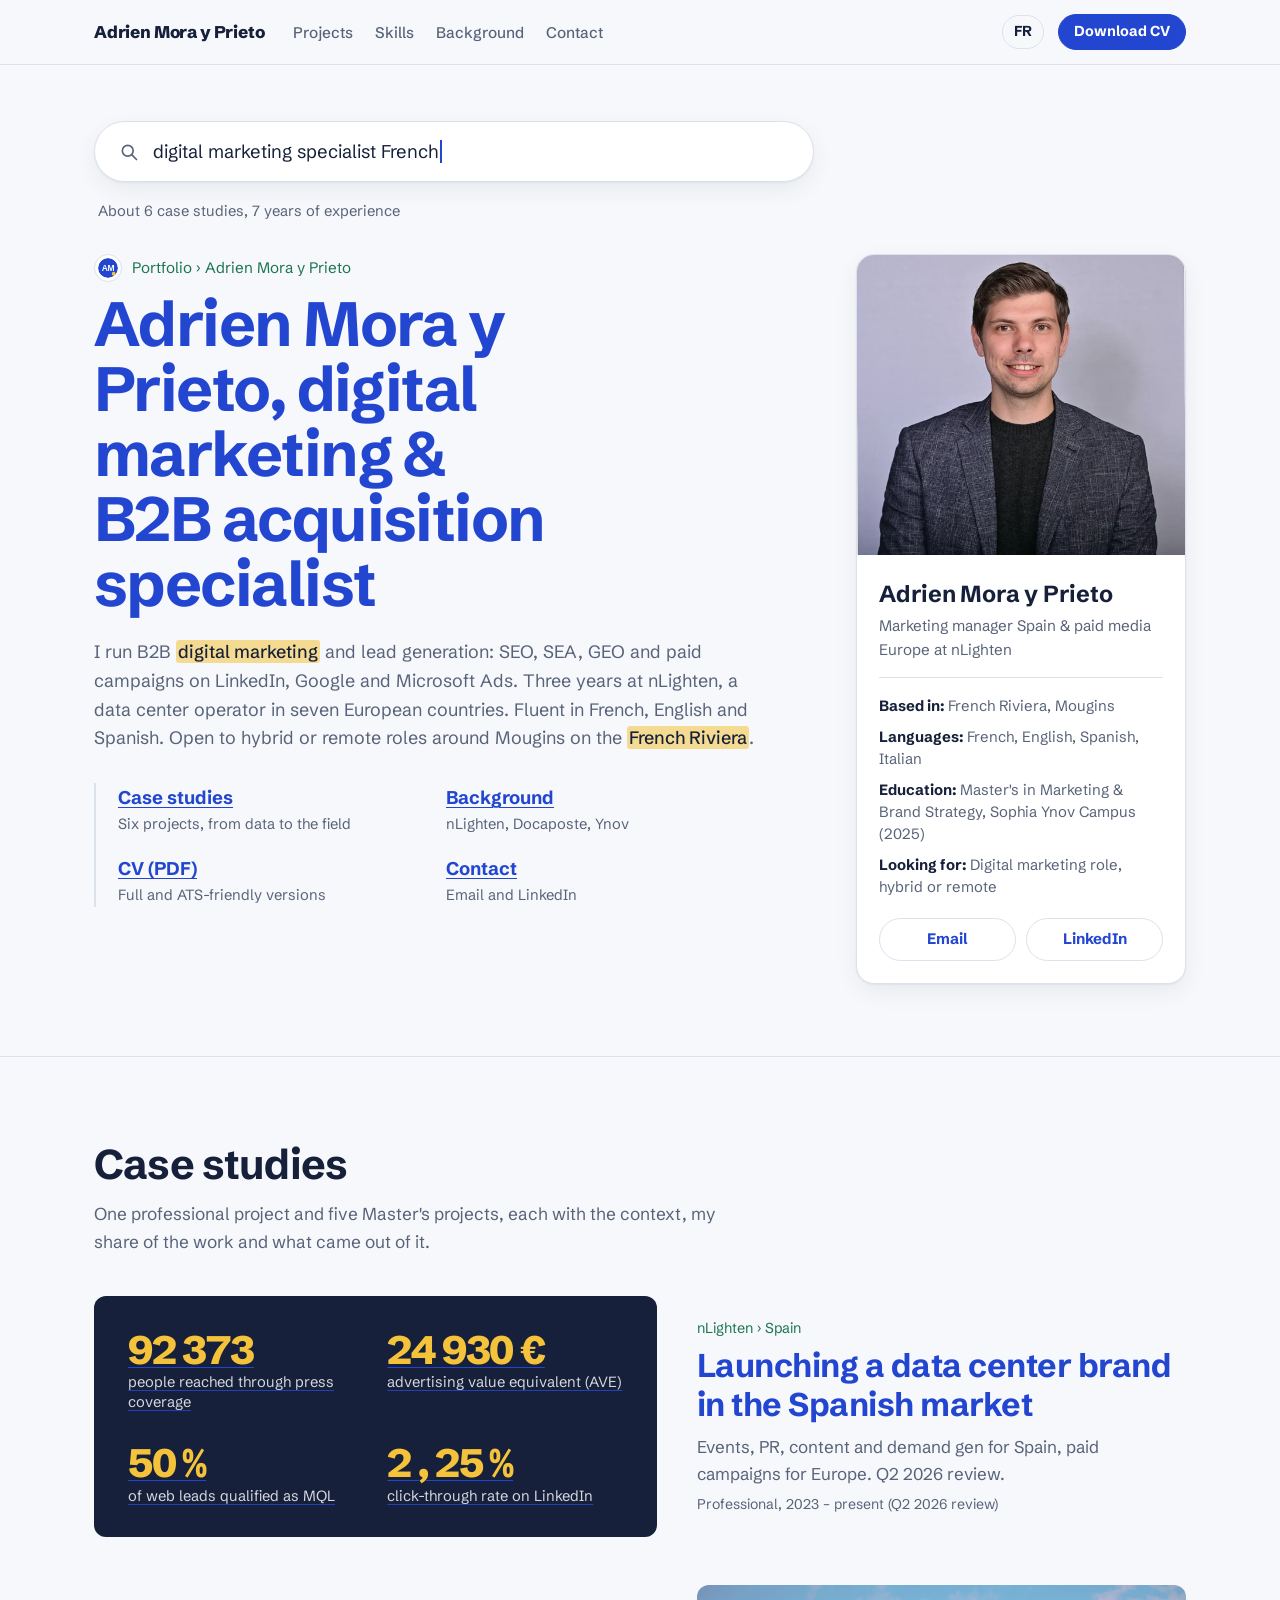
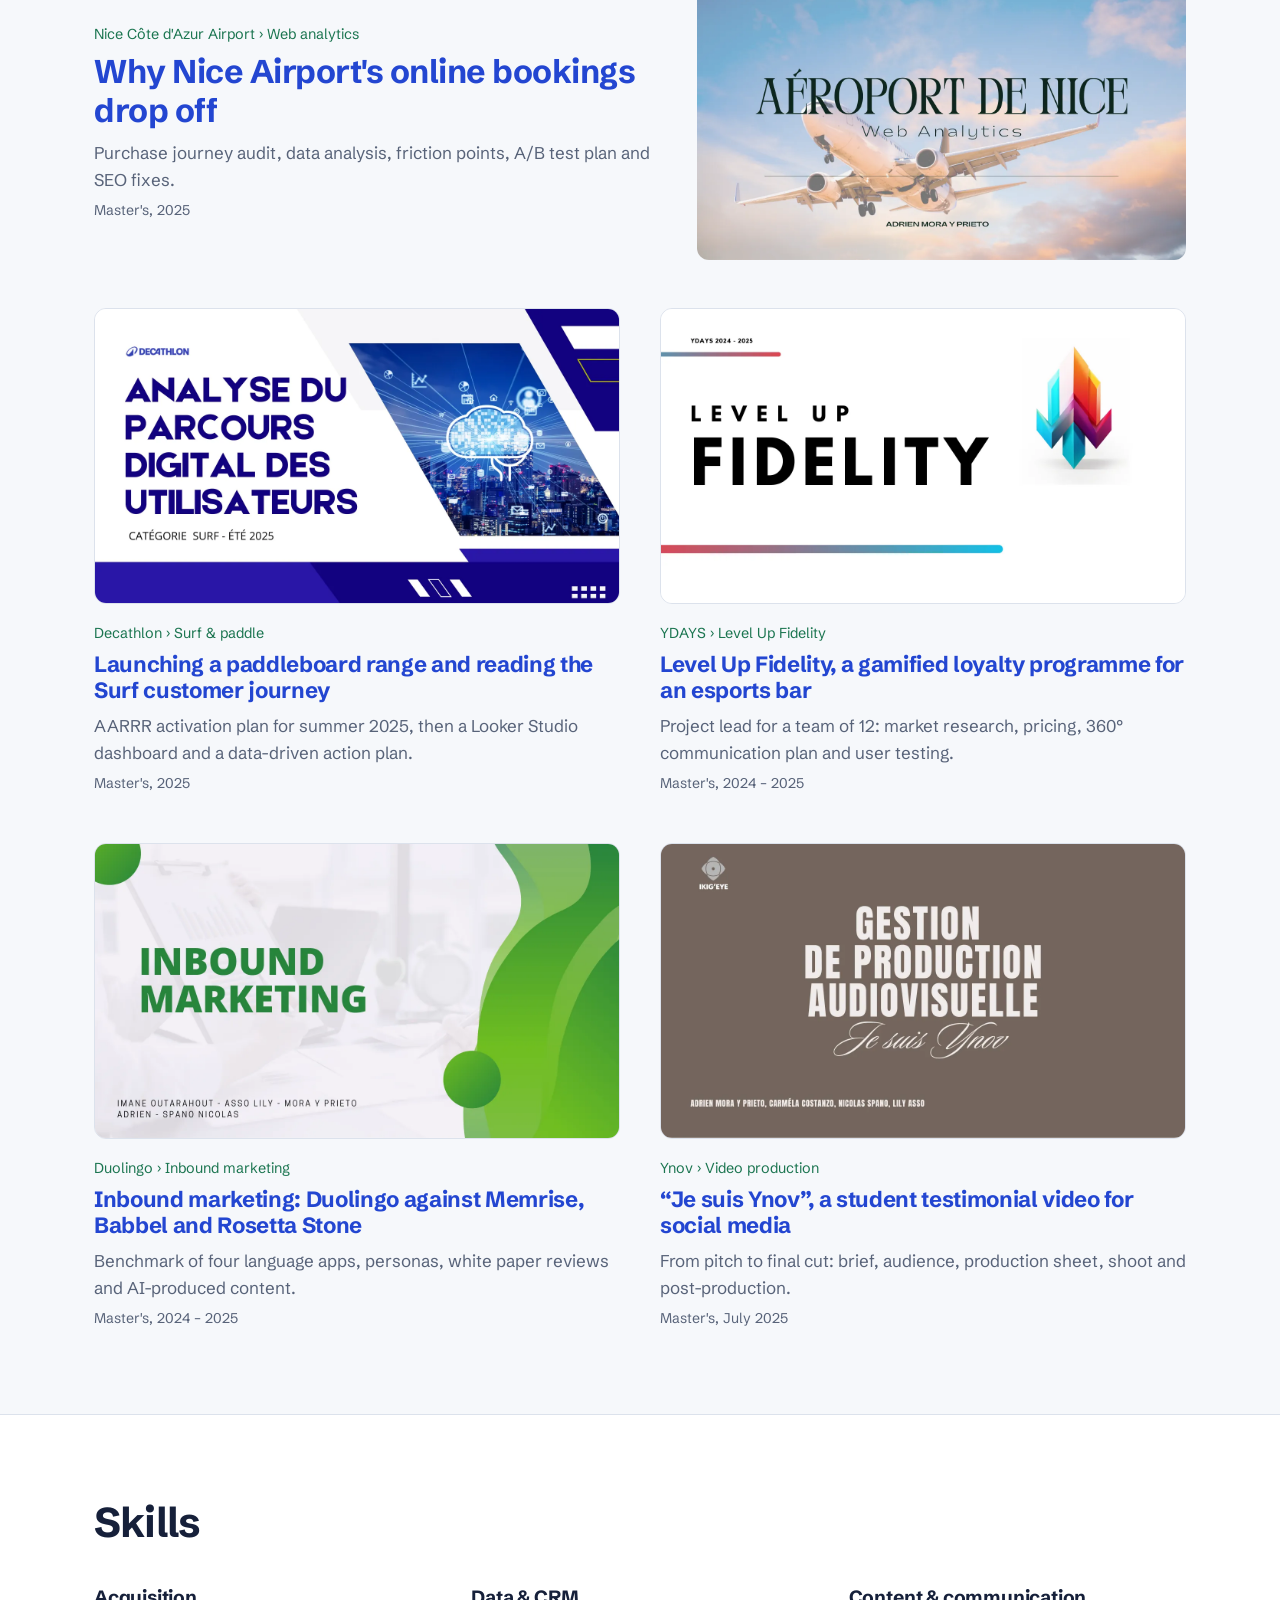
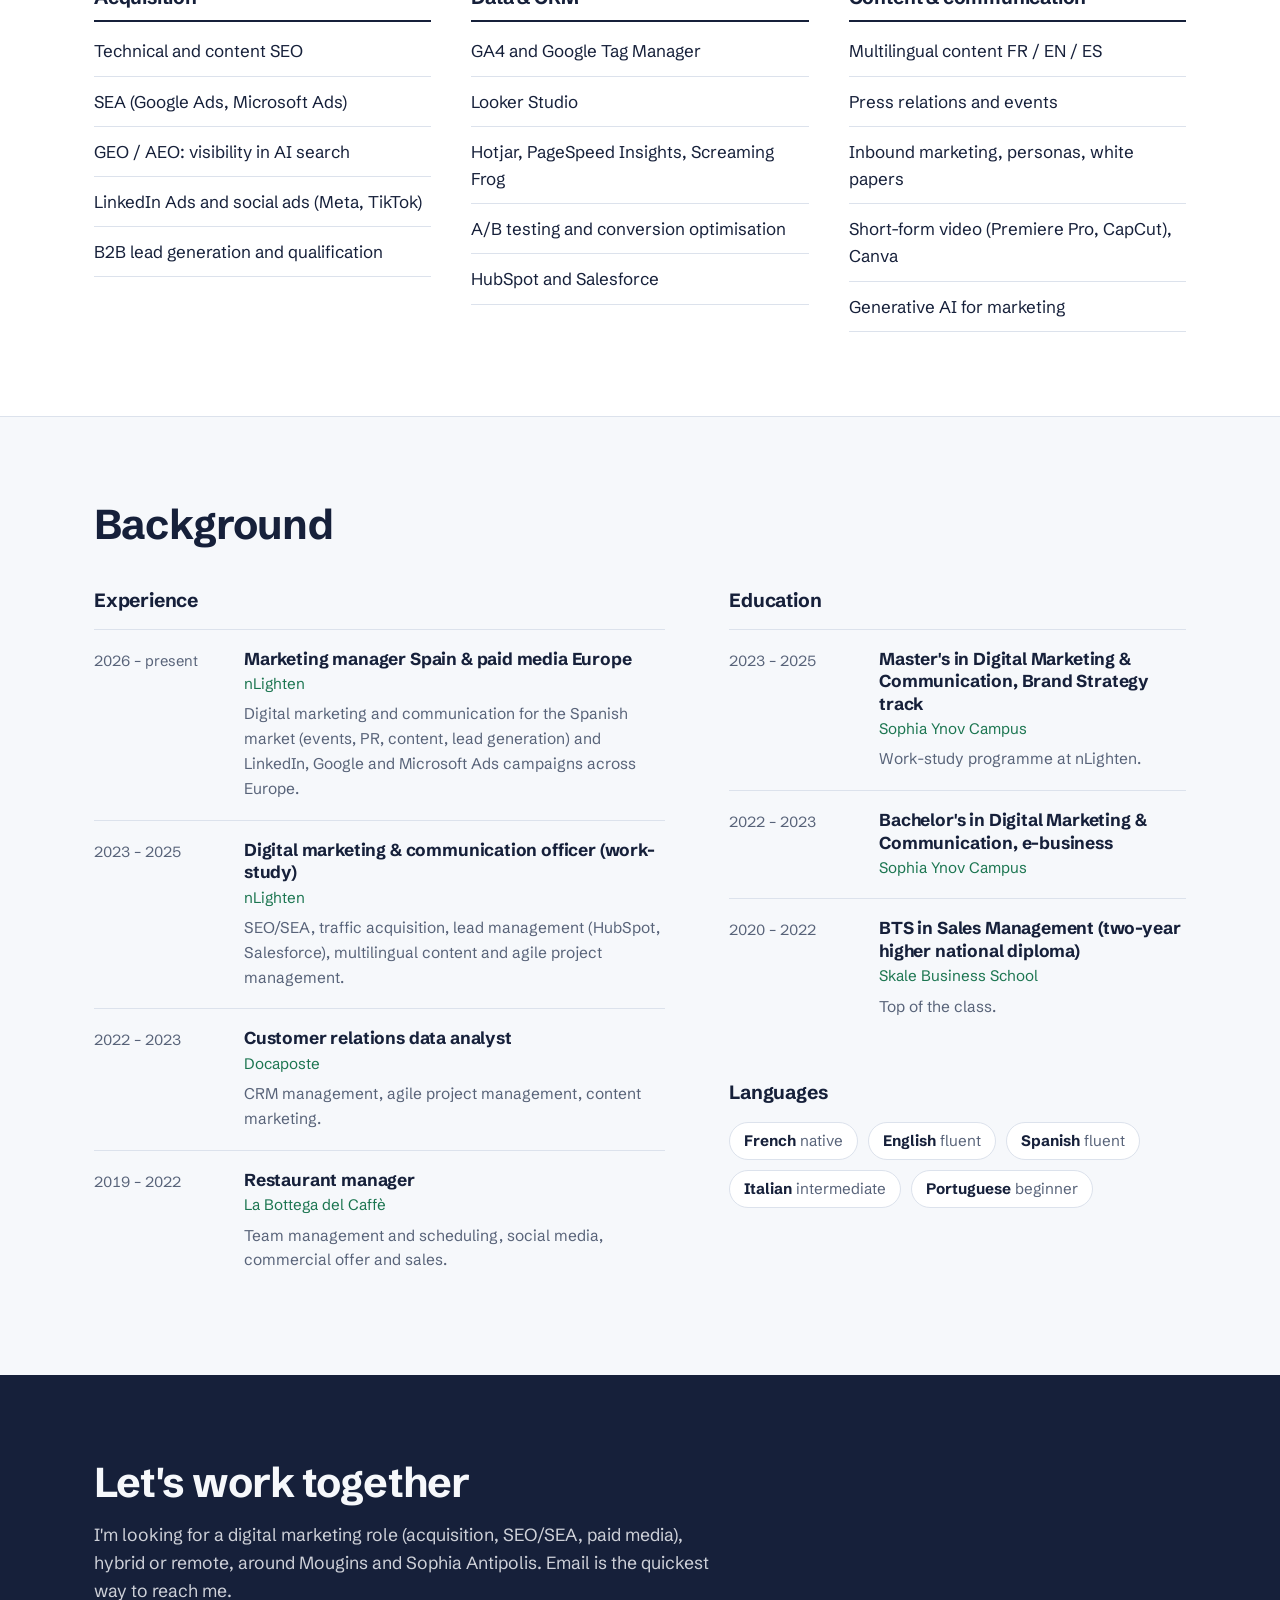
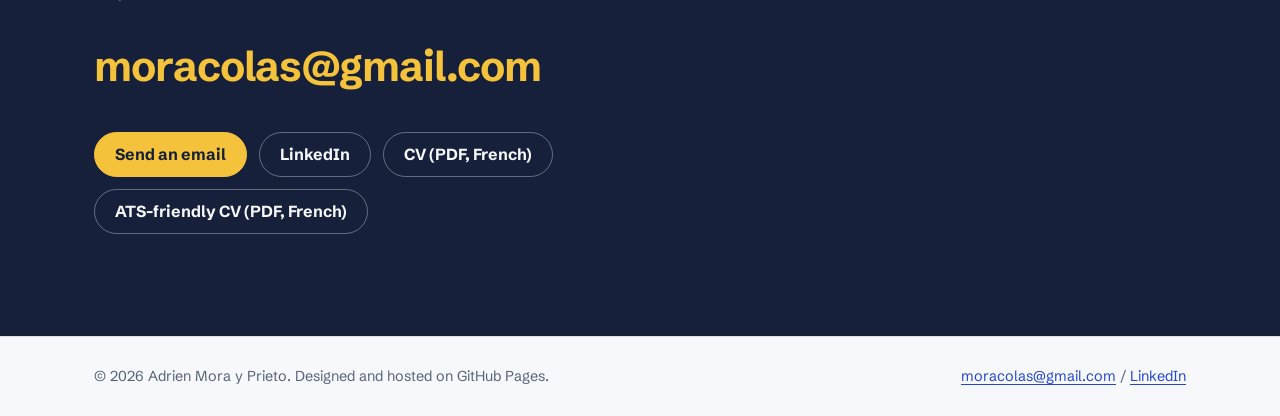
==== en/index.html @ 717f389f "Add files via upload" ====
<!doctype html>
<html lang="en">
<head>
<meta charset="utf-8">
<meta name="viewport" content="width=device-width, initial-scale=1">
<title>Adrien Mora y Prieto · Digital marketing &amp; B2B acquisition</title>
<meta name="description" content="Portfolio of Adrien Mora y Prieto, digital marketing and B2B acquisition specialist (SEO, SEA, GEO, paid media). Fluent in French, English and Spanish, based on the French Riviera.">
<link rel="canonical" href="https://amorayprieto.github.io/en/">
<link rel="alternate" hreflang="fr" href="https://amorayprieto.github.io/">
<link rel="alternate" hreflang="en" href="https://amorayprieto.github.io/en/">
<link rel="alternate" hreflang="x-default" href="https://amorayprieto.github.io/">
<meta property="og:type" content="website">
<meta property="og:title" content="Adrien Mora y Prieto · Digital marketing &amp; B2B acquisition">
<meta property="og:description" content="Portfolio of Adrien Mora y Prieto, digital marketing and B2B acquisition specialist (SEO, SEA, GEO, paid media). Fluent in French, English and Spanish, based on the French Riviera.">
<meta property="og:url" content="https://amorayprieto.github.io/en/">
<meta property="og:image" content="https://amorayprieto.github.io/assets/img/og.jpg">
<meta property="og:locale" content="en_GB">
<meta name="twitter:card" content="summary_large_image">
<meta name="theme-color" content="#F6F8FB" media="(prefers-color-scheme: light)">
<meta name="theme-color" content="#0E1424" media="(prefers-color-scheme: dark)">
<link rel="icon" href="../assets/img/favicon.svg" type="image/svg+xml">
<link rel="preload" href="../assets/fonts/schibsted-grotesk-latin-wght-normal.woff2" as="font" type="font/woff2" crossorigin>
<link rel="stylesheet" href="../assets/css/style.css">
<script src="../assets/js/main.js" defer></script>
<script type="application/ld+json">{"@context": "https://schema.org", "@type": "Person", "name": "Adrien Mora y Prieto", "jobTitle": "Marketing manager Spain & paid media Europe at nLighten", "email": "mailto:moracolas@gmail.com", "url": "https://amorayprieto.github.io/en/", "image": "https://amorayprieto.github.io/assets/img/adrien.jpg", "worksFor": {"@type": "Organization", "name": "nLighten"}, "alumniOf": [{"@type": "CollegeOrUniversity", "name": "Sophia Ynov Campus"}, {"@type": "EducationalOrganization", "name": "Skale Business School"}], "knowsLanguage": ["fr", "en", "es", "it"], "address": {"@type": "PostalAddress", "addressLocality": "Mougins", "addressCountry": "FR"}, "sameAs": ["https://www.linkedin.com/in/adrien-mora-y-prieto/"], "knowsAbout": ["SEO", "SEA", "GEO", "Paid media", "LinkedIn Ads", "Google Ads", "Microsoft Ads", "HubSpot", "Salesforce", "GA4", "Looker Studio"]}</script>
</head>
<body><a class="skip" href="#main">Skip to content</a>
<header class="site-head">
  <div class="wrap head-row">
    <a class="brand" href="../en/index.html">Adrien Mora y Prieto</a>
    <nav aria-label="Main navigation"><ul class="nav"><li><a href="#projects">Projects</a></li><li><a href="#skills">Skills</a></li><li><a href="#background">Background</a></li><li><a href="#contact">Contact</a></li></ul></nav>
    <div class="head-actions">
      <a class="lang" href="../index.html" hreflang="fr" lang="fr" title="Français">FR</a>
      <a class="btn btn-small" href="../assets/cv/Adrien-Mora-y-Prieto-CV.pdf" download>Download CV</a>
    </div>
  </div>
</header>
<main id="main">
<section class="hero">
  <div class="wrap">
    <div class="search" aria-hidden="true">
      <svg class="search-ico" viewBox="0 0 24 24" width="20" height="20"><circle cx="10.5" cy="10.5" r="6.5" fill="none" stroke="currentColor" stroke-width="2"/><path d="M15.5 15.5 21 21" stroke="currentColor" stroke-width="2" stroke-linecap="round"/></svg>
      <span class="query" data-query="digital marketing specialist French Riviera">digital marketing specialist French Riviera</span><span class="caret"></span>
    </div>
    <p class="results-line">About 6 case studies, 7 years of experience</p>
    <div class="hero-grid">
      <div class="result">
        <p class="result-url"><img src="../assets/img/favicon.svg" alt="" width="22" height="22"> <span>Portfolio › Adrien Mora y Prieto</span></p>
        <h1 class="result-title">Adrien Mora y Prieto, digital marketing &amp; B2B acquisition specialist</h1>
        <p class="result-desc">I run B2B <mark>digital marketing</mark> and lead generation: SEO, SEA, GEO and paid campaigns on LinkedIn, Google and Microsoft Ads. Three years at nLighten, a data center operator in seven European countries. Fluent in French, English and Spanish. Open to hybrid or remote roles around Mougins on the <mark>French Riviera</mark>.</p>
        <ul class="sitelinks"><li><a href="#projects">Case studies</a><span>Six projects, from data to the field</span></li><li><a href="#background">Background</a><span>nLighten, Docaposte, Ynov</span></li><li><a href="../assets/cv/Adrien-Mora-y-Prieto-CV.pdf" download>CV (PDF)</a><span>Full and ATS-friendly versions</span></li><li><a href="#contact">Contact</a><span>Email and LinkedIn</span></li></ul>
      </div>
      <aside class="panel" aria-label="At a glance">
        <img class="panel-photo" src="../assets/img/adrien.webp" alt="Portrait of Adrien Mora y Prieto" width="560" height="560">
        <div class="panel-body">
          <p class="panel-name">Adrien Mora y Prieto</p>
          <p class="panel-role">Marketing manager Spain &amp; paid media Europe at nLighten</p>
          <dl class="panel-facts"><div><dt>Based in</dt><dd>French Riviera, Mougins</dd></div><div><dt>Languages</dt><dd>French, English, Spanish, Italian</dd></div><div><dt>Education</dt><dd>Master&#x27;s in Marketing &amp; Brand Strategy, Sophia Ynov Campus (2025)</dd></div><div><dt>Looking for</dt><dd>Digital marketing role, hybrid or remote</dd></div></dl>
          <p class="panel-links"><a href="mailto:moracolas@gmail.com">Email</a><a href="https://www.linkedin.com/in/adrien-mora-y-prieto/" rel="me noopener" target="_blank">LinkedIn</a></p>
        </div>
      </aside>
    </div>
  </div>
</section>

<section class="section" id="projects" aria-labelledby="h-proj">
  <div class="wrap">
    <h2 id="h-proj">Case studies</h2>
    <p class="section-intro">One professional project and five Master's projects, each with the context, my share of the work and what came out of it.</p>
    <div class="cards">
      <article class="card card-featured">
  <a class="card-media" href="../en/projects/nlighten.html" tabindex="-1" aria-hidden="true"><div class="snippet"><ul class="stats stats-snippet"><li><span class="stat-n">92 373</span><span class="stat-l">people reached through press coverage</span></li><li><span class="stat-n">24 930 €</span><span class="stat-l">advertising value equivalent (AVE)</span></li><li><span class="stat-n">50 %</span><span class="stat-l">of web leads qualified as MQL</span></li><li><span class="stat-n">2,25 %</span><span class="stat-l">click-through rate on LinkedIn</span></li></ul></div></a>
  <div class="card-body">
    <p class="crumb">nLighten › Spain</p>
    <h3 class="card-title"><a href="../en/projects/nlighten.html">Launching a data center brand in the Spanish market</a></h3>
    <p class="card-desc">Events, PR, content and demand gen for Spain, paid campaigns for Europe. Q2 2026 review.</p>
    <p class="card-meta">Professional, 2023 – present (Q2 2026 review)</p>
  </div>
</article><article class="card card-featured flip">
  <a class="card-media" href="../en/projects/aeroport-nice.html" tabindex="-1" aria-hidden="true"><img src="../assets/img/nice-1.webp" alt="" loading="lazy" width="1368" height="770"></a>
  <div class="card-body">
    <p class="crumb">Nice Côte d&#x27;Azur Airport › Web analytics</p>
    <h3 class="card-title"><a href="../en/projects/aeroport-nice.html">Why Nice Airport&#x27;s online bookings drop off</a></h3>
    <p class="card-desc">Purchase journey audit, data analysis, friction points, A/B test plan and SEO fixes.</p>
    <p class="card-meta">Master's, 2025</p>
  </div>
</article><article class="card">
  <a class="card-media" href="../en/projects/decathlon.html" tabindex="-1" aria-hidden="true"><img src="../assets/img/decathlon-1.webp" alt="" loading="lazy" width="1368" height="770"></a>
  <div class="card-body">
    <p class="crumb">Decathlon › Surf &amp; paddle</p>
    <h3 class="card-title"><a href="../en/projects/decathlon.html">Launching a paddleboard range and reading the Surf customer journey</a></h3>
    <p class="card-desc">AARRR activation plan for summer 2025, then a Looker Studio dashboard and a data-driven action plan.</p>
    <p class="card-meta">Master's, 2025</p>
  </div>
</article><article class="card">
  <a class="card-media" href="../en/projects/level-up-fidelity.html" tabindex="-1" aria-hidden="true"><img src="../assets/img/levelup-1.webp" alt="" loading="lazy" width="1368" height="770"></a>
  <div class="card-body">
    <p class="crumb">YDAYS › Level Up Fidelity</p>
    <h3 class="card-title"><a href="../en/projects/level-up-fidelity.html">Level Up Fidelity, a gamified loyalty programme for an esports bar</a></h3>
    <p class="card-desc">Project lead for a team of 12: market research, pricing, 360° communication plan and user testing.</p>
    <p class="card-meta">Master's, 2024 – 2025</p>
  </div>
</article><article class="card">
  <a class="card-media" href="../en/projects/duolingo.html" tabindex="-1" aria-hidden="true"><img src="../assets/img/duolingo-1.webp" alt="" loading="lazy" width="1368" height="770"></a>
  <div class="card-body">
    <p class="crumb">Duolingo › Inbound marketing</p>
    <h3 class="card-title"><a href="../en/projects/duolingo.html">Inbound marketing: Duolingo against Memrise, Babbel and Rosetta Stone</a></h3>
    <p class="card-desc">Benchmark of four language apps, personas, white paper reviews and AI-produced content.</p>
    <p class="card-meta">Master's, 2024 – 2025</p>
  </div>
</article><article class="card">
  <a class="card-media" href="../en/projects/je-suis-ynov.html" tabindex="-1" aria-hidden="true"><img src="../assets/img/ynov-1.webp" alt="" loading="lazy" width="1368" height="770"></a>
  <div class="card-body">
    <p class="crumb">Ynov › Video production</p>
    <h3 class="card-title"><a href="../en/projects/je-suis-ynov.html">“Je suis Ynov”, a student testimonial video for social media</a></h3>
    <p class="card-desc">From pitch to final cut: brief, audience, production sheet, shoot and post-production.</p>
    <p class="card-meta">Master's, July 2025</p>
  </div>
</article>
    </div>
  </div>
</section>
<section class="section section-alt" id="skills" aria-labelledby="h-skills">
  <div class="wrap">
    <h2 id="h-skills">Skills</h2>
    <div class="skills"><div class="skill-col"><h3>Acquisition</h3><ul><li>Technical and content SEO</li><li>SEA (Google Ads, Microsoft Ads)</li><li>GEO / AEO: visibility in AI search</li><li>LinkedIn Ads and social ads (Meta, TikTok)</li><li>B2B lead generation and qualification</li></ul></div><div class="skill-col"><h3>Data &amp; CRM</h3><ul><li>GA4 and Google Tag Manager</li><li>Looker Studio</li><li>Hotjar, PageSpeed Insights, Screaming Frog</li><li>A/B testing and conversion optimisation</li><li>HubSpot and Salesforce</li></ul></div><div class="skill-col"><h3>Content &amp; communication</h3><ul><li>Multilingual content FR / EN / ES</li><li>Press relations and events</li><li>Inbound marketing, personas, white papers</li><li>Short-form video (Premiere Pro, CapCut), Canva</li><li>Generative AI for marketing</li></ul></div></div>
  </div>
</section>
<section class="section" id="background" aria-labelledby="h-bg">
  <div class="wrap">
    <h2 id="h-bg">Background</h2>
    <div class="bg-grid">
      <div><h3>Experience</h3><ol class="timeline"><li><p class="tl-date">2026 – present</p><div><h4>Marketing manager Spain &amp; paid media Europe</h4><p class="tl-org">nLighten</p><p>Digital marketing and communication for the Spanish market (events, PR, content, lead generation) and LinkedIn, Google and Microsoft Ads campaigns across Europe.</p></div></li><li><p class="tl-date">2023 – 2025</p><div><h4>Digital marketing &amp; communication officer (work-study)</h4><p class="tl-org">nLighten</p><p>SEO/SEA, traffic acquisition, lead management (HubSpot, Salesforce), multilingual content and agile project management.</p></div></li><li><p class="tl-date">2022 – 2023</p><div><h4>Customer relations data analyst</h4><p class="tl-org">Docaposte</p><p>CRM management, agile project management, content marketing.</p></div></li><li><p class="tl-date">2019 – 2022</p><div><h4>Restaurant manager</h4><p class="tl-org">La Bottega del Caffè</p><p>Team management and scheduling, social media, commercial offer and sales.</p></div></li></ol></div>
      <div><h3>Education</h3><ol class="timeline"><li><p class="tl-date">2023 – 2025</p><div><h4>Master&#x27;s in Digital Marketing &amp; Communication, Brand Strategy track</h4><p class="tl-org">Sophia Ynov Campus</p><p>Work-study programme at nLighten.</p></div></li><li><p class="tl-date">2022 – 2023</p><div><h4>Bachelor&#x27;s in Digital Marketing &amp; Communication, e-business</h4><p class="tl-org">Sophia Ynov Campus</p></div></li><li><p class="tl-date">2020 – 2022</p><div><h4>BTS in Sales Management (two-year higher national diploma)</h4><p class="tl-org">Skale Business School</p><p>Top of the class.</p></div></li></ol>
        <h3 class="mt">Languages</h3><ul class="langs"><li><strong>French</strong> native</li><li><strong>English</strong> fluent</li><li><strong>Spanish</strong> fluent</li><li><strong>Italian</strong> intermediate</li><li><strong>Portuguese</strong> beginner</li></ul>
      </div>
    </div>
  </div>
</section>

<section class="section contact" id="contact" aria-labelledby="h-contact">
  <div class="wrap contact-inner">
    <h2 id="h-contact">Let's work together</h2>
    <p>I'm looking for a digital marketing role (acquisition, SEO/SEA, paid media), hybrid or remote, around Mougins and Sophia Antipolis. Email is the quickest way to reach me.</p>
    <p class="contact-mail"><a href="mailto:moracolas@gmail.com">moracolas@gmail.com</a></p>
    <p class="contact-actions">
      <a class="btn" href="mailto:moracolas@gmail.com">Send an email</a>
      <a class="btn btn-ghost" href="https://www.linkedin.com/in/adrien-mora-y-prieto/" rel="me noopener" target="_blank">LinkedIn</a>
      <a class="btn btn-ghost" href="../assets/cv/Adrien-Mora-y-Prieto-CV.pdf" download>CV (PDF, French)</a>
      <a class="btn btn-ghost" href="../assets/cv/Adrien-Mora-y-Prieto-CV-ATS.pdf" download>ATS-friendly CV (PDF, French)</a>
    </p>
  </div>
</section>
</main>
<footer class="site-foot">
  <div class="wrap foot-row">
    <p>© 2026 Adrien Mora y Prieto. Designed and hosted on GitHub Pages.</p>
    <p><a href="mailto:moracolas@gmail.com">moracolas@gmail.com</a> <span aria-hidden="true">/</span> <a href="https://www.linkedin.com/in/adrien-mora-y-prieto/" rel="me noopener" target="_blank">LinkedIn</a></p>
  </div>
</footer>
<dialog class="lightbox" aria-label="Enlarge image">
  <button class="lb-close" type="button" aria-label="Close">×</button>
  <img alt="">
</dialog>
</body>
</html>
---- assets/css/style.css ----
/* Portfolio Adrien Mora y Prieto
   Concept : la page est un résultat de recherche. Un spécialiste SEO/SEA/GEO
   se présente comme le meilleur résultat pour la requête du recruteur. */

@font-face { font-family: "Schibsted Grotesk"; font-style: normal; font-display: swap; font-weight: 400 900;
  src: url("../fonts/schibsted-grotesk-latin-wght-normal.woff2") format("woff2");
  unicode-range: U+0000-00FF, U+0131, U+0152-0153, U+02BB-02BC, U+02C6, U+02DA, U+02DC, U+0304, U+0308, U+0329, U+2000-206F, U+20AC, U+2122, U+2191, U+2193, U+2212, U+2215, U+FEFF, U+FFFD; }
@font-face { font-family: "Schibsted Grotesk"; font-style: normal; font-display: swap; font-weight: 400 900;
  src: url("../fonts/schibsted-grotesk-latin-ext-wght-normal.woff2") format("woff2");
  unicode-range: U+0100-02BA, U+02BD-02C5, U+02C7-02CC, U+02CE-02D7, U+02DD-02FF, U+0304, U+0308, U+0329, U+1D00-1DBF, U+1E00-1E9F, U+1EF2-1EFF, U+2020, U+20A0-20AB, U+20AD-20C0, U+2113, U+2C60-2C7F, U+A720-A7FF; }

:root {
  --paper: #F6F8FB;
  --surface: #FFFFFF;
  --ink: #16203A;
  --muted: #586379;
  --line: #DCE2EC;
  --link: #2346D1;
  --link-hover: #1631A3;
  --url: #1B7550;
  --mimosa: #F5C33B;
  --mark-ink: #16203A;
  --snippet: #16203A;
  --snippet-ink: #F6F8FB;
  --shadow: 0 1px 2px rgba(22, 32, 58, .06), 0 8px 24px rgba(22, 32, 58, .06);
  --radius-l: 18px;
  --radius-m: 12px;
  --radius-s: 8px;
  --font: "Schibsted Grotesk", system-ui, -apple-system, "Segoe UI", sans-serif;
  color-scheme: light;
}
@media (prefers-color-scheme: dark) {
  :root:not([data-theme="light"]) {
    --paper: #0E1424;
    --surface: #151D31;
    --ink: #E6EBF5;
    --muted: #9AA5BC;
    --line: #27324D;
    --link: #A3B5FF;
    --link-hover: #C9D4FF;
    --url: #6FCFA2;
    --mimosa: #E9BA2F;
    --mark-ink: #16203A;
    --snippet: #1C2742;
    --snippet-ink: #E6EBF5;
    --shadow: 0 1px 2px rgba(0, 0, 0, .3), 0 8px 24px rgba(0, 0, 0, .25);
    color-scheme: dark;
  }
}
:root[data-theme="dark"] {
  --paper: #0E1424; --surface: #151D31; --ink: #E6EBF5; --muted: #9AA5BC; --line: #27324D;
  --link: #A3B5FF; --link-hover: #C9D4FF; --url: #6FCFA2; --mimosa: #E9BA2F; --mark-ink: #16203A;
  --snippet: #1C2742; --snippet-ink: #E6EBF5; color-scheme: dark;
}

*, *::before, *::after { box-sizing: border-box; }
html { -webkit-text-size-adjust: 100%; scroll-behavior: smooth; scroll-padding-top: 84px; }
@media (prefers-reduced-motion: reduce) { html { scroll-behavior: auto; } }
body {
  margin: 0; background: var(--paper); color: var(--ink);
  font-family: var(--font); font-size: 1.0625rem; line-height: 1.6;
  -webkit-font-smoothing: antialiased; text-rendering: optimizeLegibility;
}
img { max-width: 100%; height: auto; display: block; }
a { color: var(--link); text-decoration-thickness: 1px; text-underline-offset: .18em; }
a:hover { color: var(--link-hover); }
:focus-visible { outline: 3px solid var(--mimosa); outline-offset: 3px; border-radius: 4px; }
mark { background: color-mix(in srgb, var(--mimosa) 55%, transparent); color: inherit; padding: 0 .12em; border-radius: 3px; }
h1, h2, h3, h4 { line-height: 1.15; margin: 0; font-weight: 700; letter-spacing: -.01em; }
p { margin: 0 0 1em; }

.wrap { width: 100%; max-width: 1140px; margin: 0 auto; padding: 0 24px; }
@media (max-width: 600px) { .wrap { padding: 0 16px; } }

.skip { position: absolute; left: -999px; top: 8px; background: var(--ink); color: var(--paper); padding: 8px 14px; border-radius: 6px; z-index: 50; }
.skip:focus { left: 8px; }

/* ---------- header */
.site-head {
  position: sticky; top: 0; z-index: 20;
  background: color-mix(in srgb, var(--paper) 88%, transparent);
  backdrop-filter: saturate(1.4) blur(10px); -webkit-backdrop-filter: saturate(1.4) blur(10px);
  border-bottom: 1px solid var(--line);
}
.head-row { display: flex; align-items: center; gap: 28px; min-height: 64px; }
.brand { font-weight: 800; color: var(--ink); text-decoration: none; letter-spacing: -.01em; white-space: nowrap; }
.nav { list-style: none; display: flex; gap: 22px; margin: 0; padding: 0; }
.nav a { color: var(--muted); text-decoration: none; font-weight: 500; font-size: .96rem; }
.nav a:hover { color: var(--ink); }
.head-actions { margin-left: auto; display: flex; align-items: center; gap: 14px; }
.lang { font-weight: 700; font-size: .9rem; color: var(--ink); text-decoration: none; border: 1px solid var(--line); border-radius: 999px; padding: 4px 11px; }
.lang:hover { border-color: var(--ink); color: var(--ink); }
@media (max-width: 860px) { .nav { display: none; } }
@media (max-width: 560px) { .head-actions .btn-small { display: none; } .head-row { gap: 16px; } }

.btn {
  display: inline-flex; align-items: center; justify-content: center; gap: 8px;
  background: var(--link); color: #fff; font-weight: 700; text-decoration: none;
  padding: 12px 20px; border-radius: 999px; border: 1px solid var(--link); font-size: 1rem; line-height: 1.2;
}
.btn:hover { background: var(--link-hover); border-color: var(--link-hover); color: #fff; }
:root[data-theme="dark"] .btn, .btn { }
@media (prefers-color-scheme: dark) { :root:not([data-theme="light"]) .btn { color: #0E1424; } :root:not([data-theme="light"]) .btn:hover { color: #0E1424; } }
.btn-small { padding: 8px 15px; font-size: .9rem; }
.btn-ghost { background: transparent; color: var(--ink); border-color: var(--line); }
.btn-ghost:hover { background: var(--surface); color: var(--ink); border-color: var(--ink); }
@media (prefers-color-scheme: dark) { :root:not([data-theme="light"]) .btn-ghost, :root:not([data-theme="light"]) .btn-ghost:hover { color: var(--ink); } }

/* ---------- hero : la requête et son meilleur résultat */
.hero { padding: 56px 0 72px; }
.search {
  display: flex; align-items: center; gap: 14px; max-width: 720px;
  background: var(--surface); border: 1px solid var(--line); border-radius: 999px;
  padding: 15px 24px; box-shadow: var(--shadow); font-size: 1.15rem; min-height: 60px;
}
.search-ico { color: var(--muted); flex: none; }
.query { white-space: nowrap; overflow: hidden; text-overflow: ellipsis; }
.caret { width: 2px; height: 1.25em; background: var(--link); flex: none; margin-left: -12px; animation: blink 1.05s steps(1) infinite; }
@keyframes blink { 50% { opacity: 0; } }
@media (prefers-reduced-motion: reduce) { .caret { animation: none; opacity: 0; } }
.results-line { color: var(--muted); font-size: .92rem; margin: 18px 0 30px 4px; }

.hero-grid { display: grid; grid-template-columns: minmax(0, 1fr) 330px; gap: 56px; align-items: start; }
@media (max-width: 920px) { .hero-grid { grid-template-columns: 1fr; gap: 36px; } }

.result-url { display: flex; align-items: center; gap: 10px; color: var(--ink); font-size: .95rem; margin-bottom: 10px; }
.result-url img { border-radius: 50%; background: var(--surface); border: 1px solid var(--line); padding: 3px; width: 28px; height: 28px; }
.result-url span { color: var(--url); }
.result-title {
  color: var(--link); font-weight: 700; letter-spacing: -.025em;
  font-size: clamp(2.1rem, 1.2rem + 3.6vw, 3.9rem); line-height: 1.04; max-width: 15ch;
  text-wrap: balance;
}
.result-desc { margin-top: 22px; font-size: 1.12rem; color: var(--muted); max-width: 62ch; }
.result-desc mark { color: var(--ink); font-weight: 500; }

.sitelinks { list-style: none; padding: 0; margin: 30px 0 0; display: grid; grid-template-columns: repeat(2, minmax(0, 1fr)); gap: 18px 40px; max-width: 640px; border-left: 2px solid var(--line); padding-left: 22px; }
.sitelinks li { display: flex; flex-direction: column; }
.sitelinks a { font-size: 1.15rem; font-weight: 700; }
.sitelinks span { color: var(--muted); font-size: .92rem; }
@media (max-width: 520px) { .sitelinks { grid-template-columns: 1fr; } }

/* knowledge panel */
.panel { background: var(--surface); border: 1px solid var(--line); border-radius: var(--radius-l); overflow: hidden; box-shadow: var(--shadow); }
.panel-photo { width: 100%; aspect-ratio: 1 / 1; object-fit: cover; object-position: 50% 30%; max-height: 300px; }
.panel-body { padding: 20px 22px 22px; }
.panel-name { font-size: 1.45rem; font-weight: 700; margin: 0; letter-spacing: -.01em; }
.panel-role { color: var(--muted); margin: 2px 0 14px; font-size: .95rem; }
.panel-facts { margin: 0; border-top: 1px solid var(--line); padding-top: 12px; }
.panel-facts div { padding: 5px 0; font-size: .93rem; line-height: 1.45; }
.panel-facts dt { display: inline; font-weight: 700; }
.panel-facts dt::after { content: " : "; }
:lang(en) .panel-facts dt::after { content: ": "; }
.panel-facts dd { display: inline; margin: 0; color: var(--muted); }
.panel-links { display: flex; gap: 10px; margin: 16px 0 0; }
.panel-links a { flex: 1; text-align: center; border: 1px solid var(--line); border-radius: 999px; padding: 8px 10px; font-weight: 700; text-decoration: none; font-size: .95rem; }
.panel-links a:hover { border-color: var(--link); }
@media (max-width: 920px) {
  .panel { display: grid; grid-template-columns: 150px 1fr; max-width: 640px; }
  .panel-photo { height: 100%; max-height: none; aspect-ratio: auto; }
}
@media (max-width: 520px) {
  .panel { grid-template-columns: 1fr; }
  .panel-photo { aspect-ratio: 4 / 3; height: auto; }
}

/* ---------- sections */
.section { padding: 84px 0; border-top: 1px solid var(--line); }
.section-alt { background: var(--surface); }
.section h2 { font-size: clamp(1.8rem, 1.3rem + 1.8vw, 2.6rem); letter-spacing: -.02em; }
.section-intro { color: var(--muted); max-width: 60ch; margin: 12px 0 40px; font-size: 1.08rem; }

/* cartes projets, façon résultats */
.cards { display: grid; grid-template-columns: repeat(2, minmax(0, 1fr)); gap: 48px 40px; }
@media (max-width: 760px) { .cards { grid-template-columns: 1fr; gap: 40px; } }
.card { display: flex; flex-direction: column; gap: 18px; min-width: 0; }
.card-media { display: block; border-radius: var(--radius-m); overflow: hidden; border: 1px solid var(--line); background: var(--surface); aspect-ratio: 16 / 9; }
.card-media img { width: 100%; height: 100%; object-fit: cover; transition: transform .35s ease; }
.card:hover .card-media img { transform: scale(1.02); }
@media (prefers-reduced-motion: reduce) { .card-media img { transition: none; } .card:hover .card-media img { transform: none; } }
.crumb { color: var(--url); font-size: .9rem; margin: 0 0 6px; }
.card-title { font-size: 1.38rem; letter-spacing: -.015em; line-height: 1.2; }
.card-title a { text-decoration: none; }
.card-title a:hover { text-decoration: underline; }
.card-desc { color: var(--muted); margin: 8px 0 6px; max-width: 60ch; }
.card-meta { font-size: .88rem; color: var(--muted); margin: 0; }

.card-featured { grid-column: 1 / -1; display: grid; grid-template-columns: minmax(0, 1.15fr) minmax(0, 1fr); gap: 40px; align-items: center; }
.card-featured .card-media { aspect-ratio: auto; border: none; }
.card-featured .card-title { font-size: clamp(1.5rem, 1.1rem + 1.3vw, 2.05rem); }
.card-featured.flip .card-media { order: 2; }
@media (max-width: 860px) { .card-featured { grid-template-columns: 1fr; gap: 20px; } .card-featured.flip .card-media { order: 0; } }

/* featured snippet : chiffres du projet pro */
.snippet { background: var(--snippet); color: var(--snippet-ink); padding: 34px 34px 30px; height: 100%; }
.stats { list-style: none; margin: 0; padding: 0; display: grid; grid-template-columns: repeat(auto-fit, minmax(150px, 1fr)); gap: 24px 28px; }
.stats li { display: flex; flex-direction: column; gap: 4px; }
.stat-n { font-size: clamp(1.7rem, 1.2rem + 1.6vw, 2.5rem); font-weight: 800; letter-spacing: -.03em; line-height: 1; font-variant-numeric: tabular-nums; }
.stat-l { font-size: .92rem; line-height: 1.35; opacity: .85; }
.stats-snippet { grid-template-columns: repeat(2, minmax(0, 1fr)); gap: 30px 24px; }
.stats-snippet .stat-n { color: var(--mimosa); }

/* compétences */
.skills { display: grid; grid-template-columns: repeat(3, minmax(0, 1fr)); gap: 40px; margin-top: 40px; }
@media (max-width: 860px) { .skills { grid-template-columns: 1fr; gap: 28px; } }
.skill-col h3 { font-size: 1.2rem; padding-bottom: 12px; border-bottom: 2px solid var(--ink); margin-bottom: 4px; }
.skill-col ul { list-style: none; margin: 0; padding: 0; }
.skill-col li { padding: 11px 0; border-bottom: 1px solid var(--line); }

/* parcours */
.bg-grid { display: grid; grid-template-columns: minmax(0, 1.25fr) minmax(0, 1fr); gap: 64px; margin-top: 40px; }
@media (max-width: 860px) { .bg-grid { grid-template-columns: 1fr; gap: 44px; } }
.bg-grid h3 { font-size: 1.2rem; margin-bottom: 18px; }
.bg-grid h3.mt { margin-top: 44px; }
.timeline { list-style: none; margin: 0; padding: 0; }
.timeline li { display: grid; grid-template-columns: 130px minmax(0, 1fr); gap: 20px; padding: 18px 0; border-top: 1px solid var(--line); }
.tl-date { color: var(--muted); font-size: .92rem; margin: 2px 0 0; font-variant-numeric: tabular-nums; }
.timeline h4 { font-size: 1.08rem; line-height: 1.3; }
.tl-org { color: var(--url); margin: 2px 0 6px; font-size: .95rem; }
.timeline p:last-child { margin-bottom: 0; }
.timeline div > p:not(.tl-org) { color: var(--muted); font-size: .97rem; }
@media (max-width: 520px) { .timeline li { grid-template-columns: 1fr; gap: 4px; } }
.langs { list-style: none; margin: 0; padding: 0; display: flex; flex-wrap: wrap; gap: 10px; }
.langs li { border: 1px solid var(--line); border-radius: 999px; padding: 6px 14px; font-size: .95rem; color: var(--muted); background: var(--surface); }
.langs strong { color: var(--ink); font-weight: 700; }

/* contact */
.contact { background: var(--snippet); color: var(--snippet-ink); border-top: none; }
.contact h2 { color: var(--snippet-ink); }
.contact-inner > p { max-width: 58ch; color: color-mix(in srgb, var(--snippet-ink) 82%, transparent); font-size: 1.1rem; margin-top: 14px; }
.contact-mail { margin: 28px 0 32px !important; }
.contact-mail a { color: var(--mimosa); font-size: clamp(1.4rem, 1rem + 2.4vw, 2.6rem); font-weight: 700; letter-spacing: -.02em; text-decoration: none; word-break: break-all; }
.contact-mail a:hover { text-decoration: underline; color: var(--mimosa); }
.contact-actions { display: flex; flex-wrap: wrap; gap: 12px; }
.contact .btn { background: var(--mimosa); border-color: var(--mimosa); color: #16203A; }
.contact .btn:hover { background: #FFD465; border-color: #FFD465; color: #16203A; }
.contact .btn-ghost { background: transparent; color: var(--snippet-ink); border-color: color-mix(in srgb, var(--snippet-ink) 35%, transparent); }
.contact .btn-ghost:hover { border-color: var(--snippet-ink); color: var(--snippet-ink); background: transparent; }

.site-foot { padding: 28px 0; font-size: .9rem; color: var(--muted); border-top: 1px solid var(--line); }
.foot-row { display: flex; flex-wrap: wrap; justify-content: space-between; gap: 8px 24px; }
.foot-row p { margin: 0; }

/* ---------- page projet */
.proj { padding: 36px 0 80px; }
.back { margin: 0 0 36px; }
.back a { text-decoration: none; font-weight: 500; }
.proj-head { max-width: 860px; }
.proj-head h1 { color: var(--ink); font-size: clamp(2rem, 1.2rem + 3vw, 3.4rem); letter-spacing: -.025em; line-height: 1.06; text-wrap: balance; margin-top: 6px; }
.lede { font-size: 1.2rem; color: var(--muted); margin: 20px 0 0; max-width: 60ch; }
.proj-grid { display: grid; grid-template-columns: minmax(0, 1fr) 300px; gap: 64px; margin-top: 48px; align-items: start; }
@media (max-width: 920px) { .proj-grid { grid-template-columns: 1fr; gap: 36px; } .proj-facts { order: -1; } }
.proj-cover { margin: 0 0 36px; border-radius: var(--radius-m); overflow: hidden; border: 1px solid var(--line); }
.proj-main > .stats { padding: 28px 0; border-top: 2px solid var(--ink); border-bottom: 1px solid var(--line); margin-bottom: 20px; }
.proj-main > .stats .stat-n { color: var(--link); }
.proj-main h2 { font-size: 1.5rem; margin: 40px 0 14px; letter-spacing: -.015em; }
.proj-main p { max-width: 68ch; }
.did { margin: 0; padding: 0; list-style: none; max-width: 68ch; }
.did li { position: relative; padding: 0 0 14px 26px; }
.did li::before { content: ""; position: absolute; left: 4px; top: .62em; width: 8px; height: 8px; border-radius: 50%; background: var(--link); }
.res li::before { background: var(--mimosa); box-shadow: 0 0 0 2px color-mix(in srgb, var(--mimosa) 35%, transparent); }
.proj-facts { position: sticky; top: 96px; background: var(--surface); border: 1px solid var(--line); border-radius: var(--radius-m); padding: 6px 22px; }
@media (max-width: 920px) { .proj-facts { position: static; } }
.proj-facts dl { margin: 0; }
.proj-facts div { padding: 14px 0; border-bottom: 1px solid var(--line); }
.proj-facts div:last-child { border-bottom: none; }
.proj-facts dt { font-weight: 700; font-size: .9rem; }
.proj-facts dd { margin: 3px 0 0; color: var(--muted); font-size: .95rem; line-height: 1.45; }

.gallery-wrap { margin-top: 72px; }
.gallery-wrap h2 { font-size: 1.5rem; margin-bottom: 22px; }
.gallery { list-style: none; margin: 0; padding: 0; display: grid; grid-template-columns: repeat(auto-fill, minmax(280px, 1fr)); gap: 18px; }
.shot { display: block; width: 100%; padding: 0; border: 1px solid var(--line); border-radius: var(--radius-s); overflow: hidden; background: var(--surface); cursor: zoom-in; aspect-ratio: 16 / 9; }
.shot img { width: 100%; height: 100%; object-fit: cover; }
.shot:hover { border-color: var(--link); }

.next { margin-top: 80px; padding-top: 28px; border-top: 2px solid var(--ink); }
.next p { color: var(--muted); margin: 0 0 6px; font-size: .95rem; }
.next a { font-size: clamp(1.3rem, 1rem + 1.4vw, 2rem); font-weight: 700; letter-spacing: -.015em; text-decoration: none; line-height: 1.2; }
.next a:hover { text-decoration: underline; }

/* lightbox */
.lightbox { padding: 0; border: none; background: transparent; max-width: min(1400px, 96vw); max-height: 94vh; overflow: visible; }
.lightbox::backdrop { background: rgba(10, 14, 26, .88); }
.lightbox img { max-height: 90vh; width: auto; margin: 0 auto; border-radius: var(--radius-s); }
.lb-close { position: absolute; top: -48px; right: 0; width: 40px; height: 40px; border-radius: 50%; border: 1px solid rgba(255,255,255,.4); background: transparent; color: #fff; font-size: 1.6rem; line-height: 1; cursor: pointer; font-family: var(--font); }

/* 404 */
.nf { padding: 96px 0; }
.nf h1 { font-size: 2.6rem; margin: 40px 0 14px; }
.nf .search { max-width: 360px; }

@media print {
  .site-head, .contact-actions, .lightbox, .search, .results-line { display: none; }
  body { background: #fff; }
}
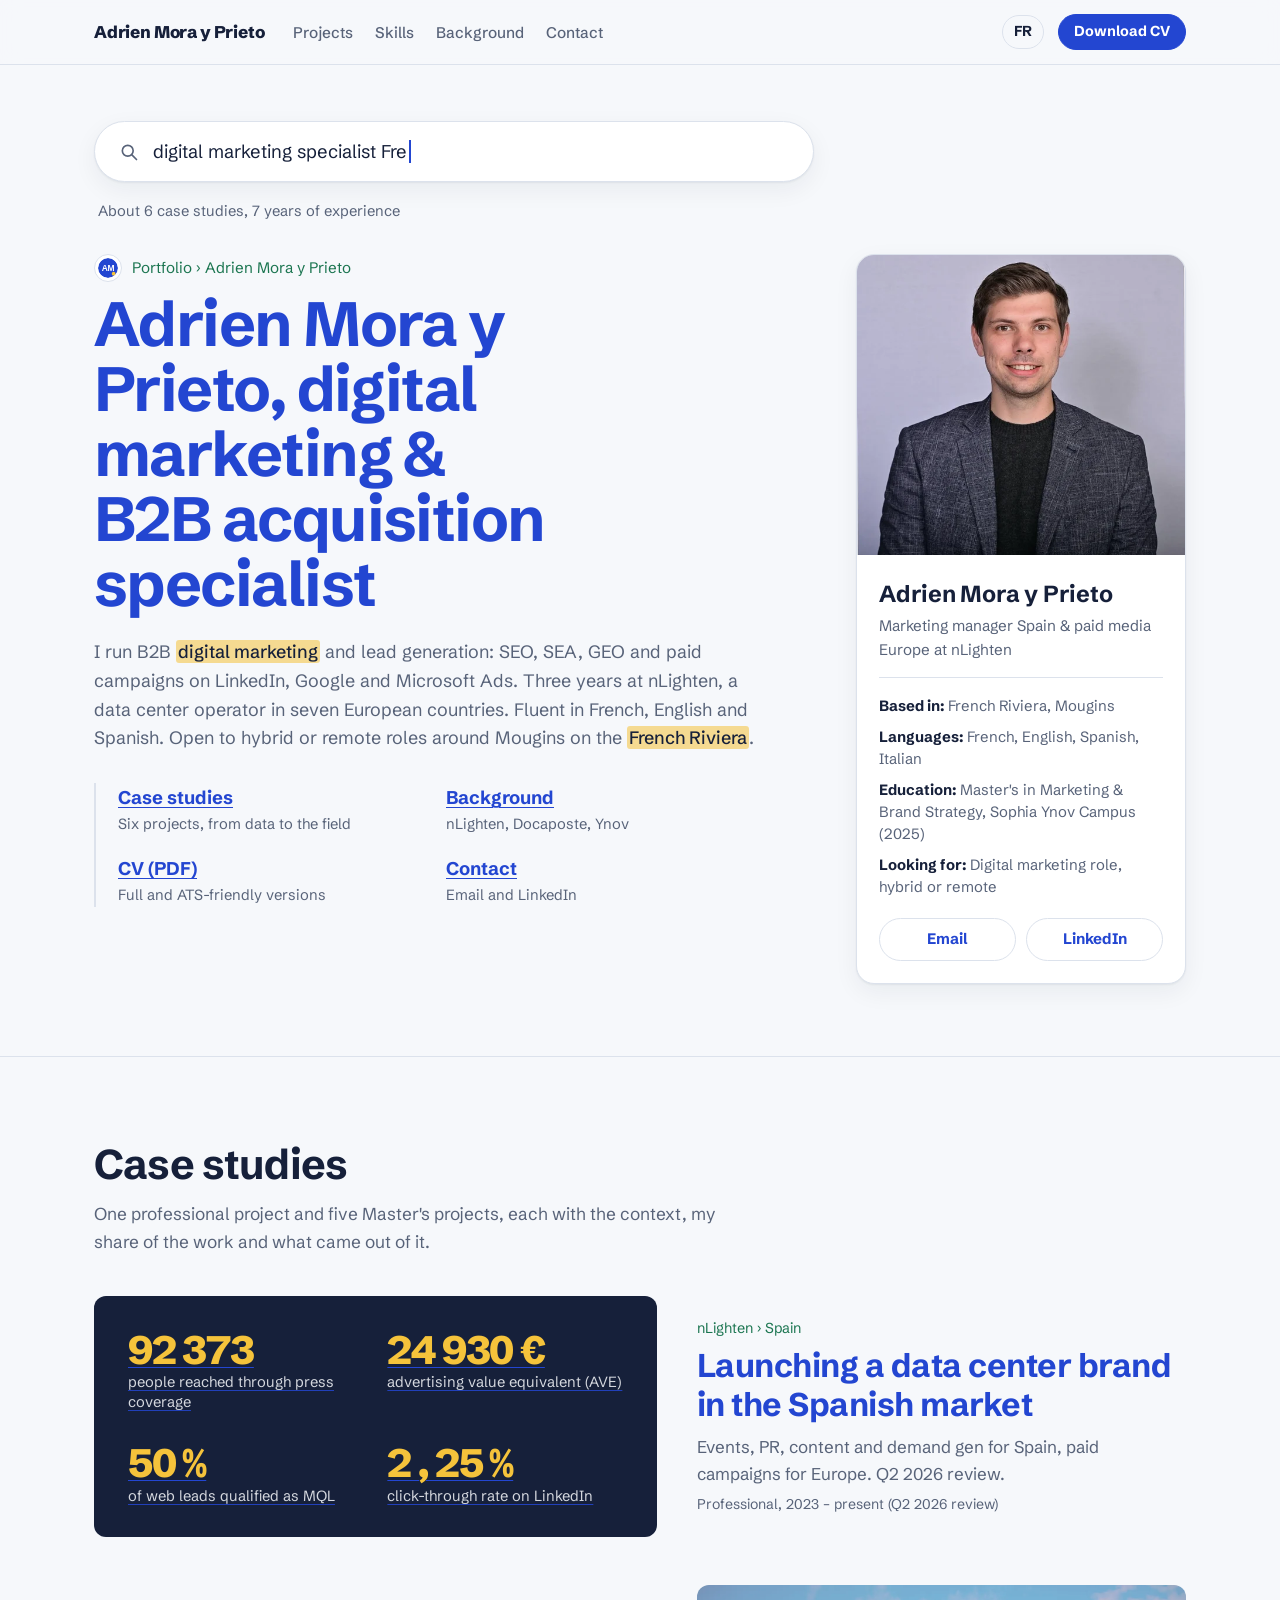
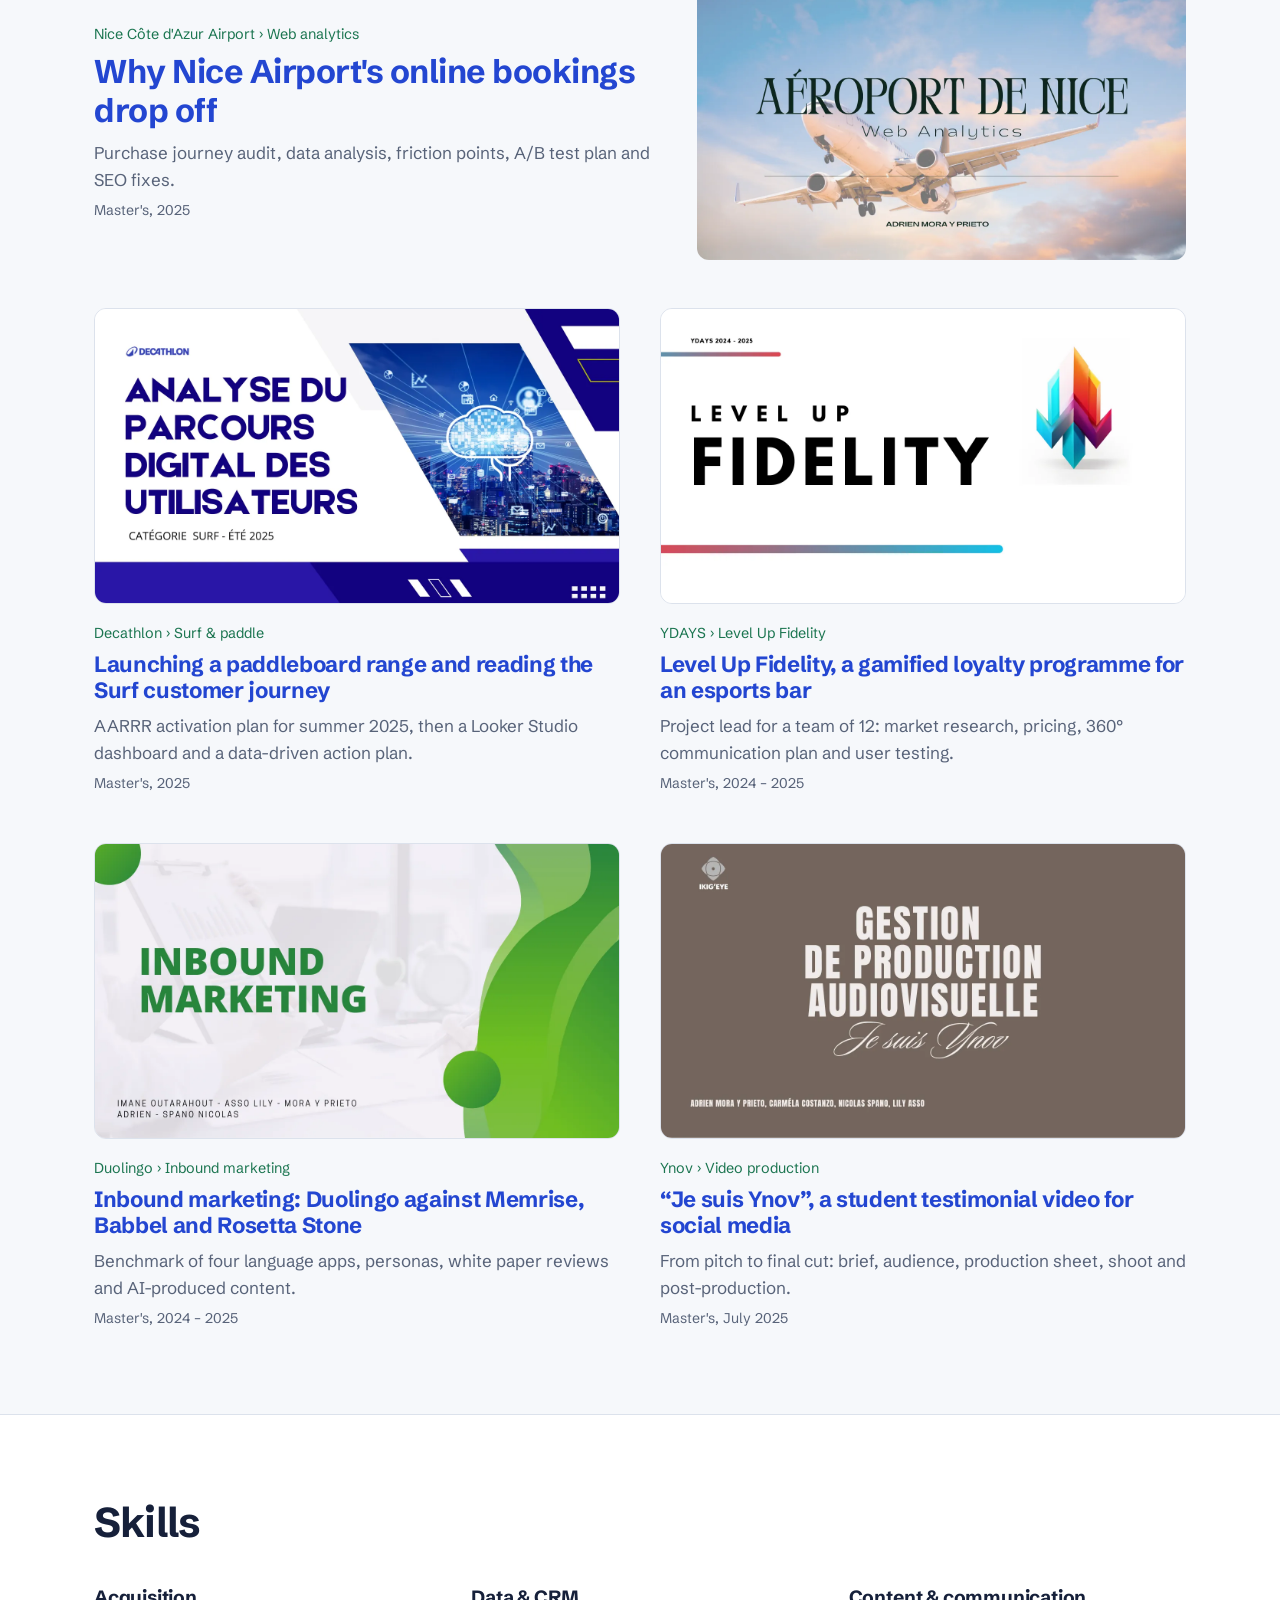
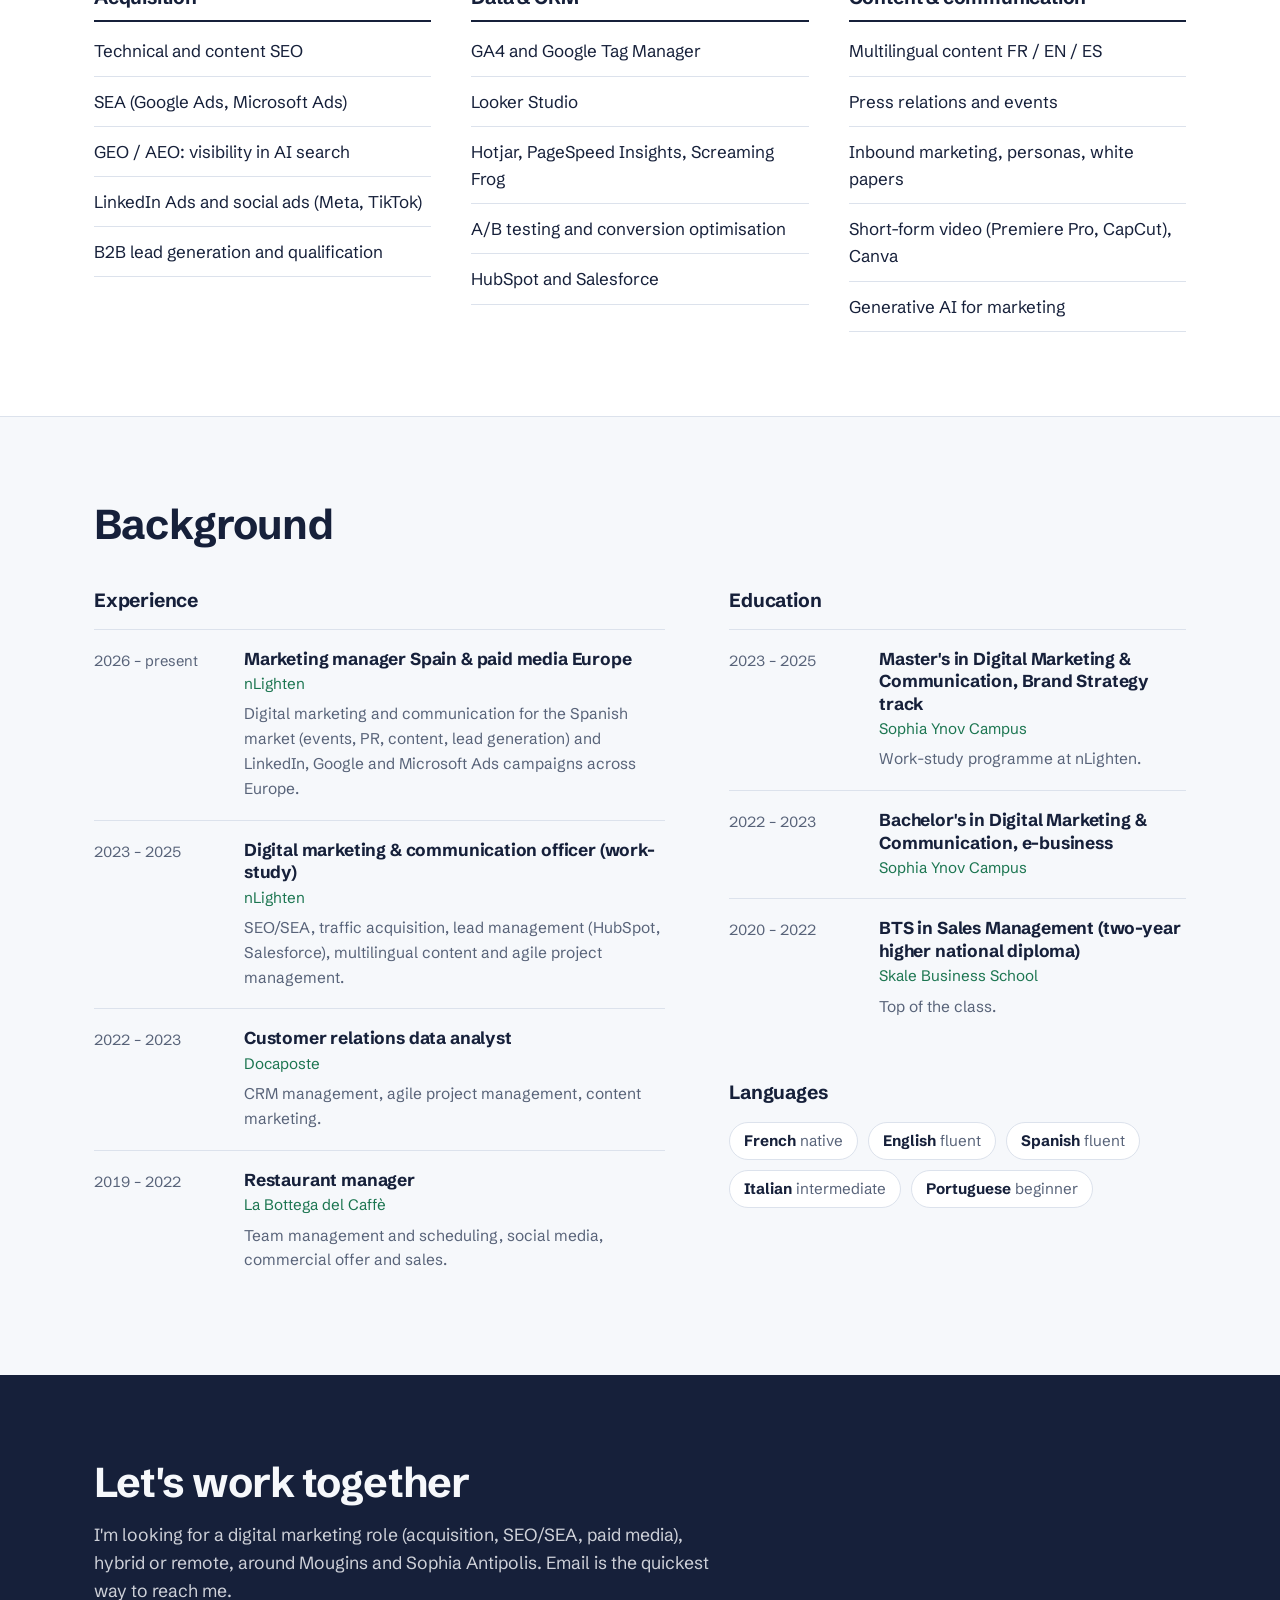
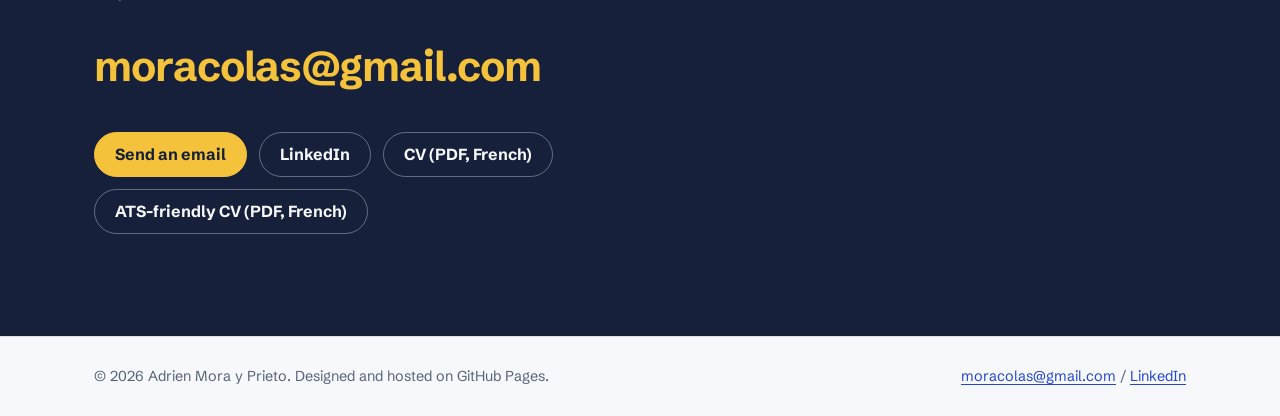
==== commit f17db1b7: "Add files via upload" ====
--- a/en/index.html
+++ b/en/index.html
@@ -5,15 +5,15 @@
 <meta name="viewport" content="width=device-width, initial-scale=1">
 <title>Adrien Mora y Prieto · Digital marketing &amp; B2B acquisition</title>
 <meta name="description" content="Portfolio of Adrien Mora y Prieto, digital marketing and B2B acquisition specialist (SEO, SEA, GEO, paid media). Fluent in French, English and Spanish, based on the French Riviera.">
-<link rel="canonical" href="https://amorayprieto.github.io/en/">
-<link rel="alternate" hreflang="fr" href="https://amorayprieto.github.io/">
-<link rel="alternate" hreflang="en" href="https://amorayprieto.github.io/en/">
-<link rel="alternate" hreflang="x-default" href="https://amorayprieto.github.io/">
+<link rel="canonical" href="https://adrienmora.fr/en/">
+<link rel="alternate" hreflang="fr" href="https://adrienmora.fr/">
+<link rel="alternate" hreflang="en" href="https://adrienmora.fr/en/">
+<link rel="alternate" hreflang="x-default" href="https://adrienmora.fr/">
 <meta property="og:type" content="website">
 <meta property="og:title" content="Adrien Mora y Prieto · Digital marketing &amp; B2B acquisition">
 <meta property="og:description" content="Portfolio of Adrien Mora y Prieto, digital marketing and B2B acquisition specialist (SEO, SEA, GEO, paid media). Fluent in French, English and Spanish, based on the French Riviera.">
-<meta property="og:url" content="https://amorayprieto.github.io/en/">
-<meta property="og:image" content="https://amorayprieto.github.io/assets/img/og.jpg">
+<meta property="og:url" content="https://adrienmora.fr/en/">
+<meta property="og:image" content="https://adrienmora.fr/assets/img/og.jpg">
 <meta property="og:locale" content="en_GB">
 <meta name="twitter:card" content="summary_large_image">
 <meta name="theme-color" content="#F6F8FB" media="(prefers-color-scheme: light)">
@@ -22,7 +22,7 @@
 <link rel="preload" href="../assets/fonts/schibsted-grotesk-latin-wght-normal.woff2" as="font" type="font/woff2" crossorigin>
 <link rel="stylesheet" href="../assets/css/style.css">
 <script src="../assets/js/main.js" defer></script>
-<script type="application/ld+json">{"@context": "https://schema.org", "@type": "Person", "name": "Adrien Mora y Prieto", "jobTitle": "Marketing manager Spain & paid media Europe at nLighten", "email": "mailto:moracolas@gmail.com", "url": "https://amorayprieto.github.io/en/", "image": "https://amorayprieto.github.io/assets/img/adrien.jpg", "worksFor": {"@type": "Organization", "name": "nLighten"}, "alumniOf": [{"@type": "CollegeOrUniversity", "name": "Sophia Ynov Campus"}, {"@type": "EducationalOrganization", "name": "Skale Business School"}], "knowsLanguage": ["fr", "en", "es", "it"], "address": {"@type": "PostalAddress", "addressLocality": "Mougins", "addressCountry": "FR"}, "sameAs": ["https://www.linkedin.com/in/adrien-mora-y-prieto/"], "knowsAbout": ["SEO", "SEA", "GEO", "Paid media", "LinkedIn Ads", "Google Ads", "Microsoft Ads", "HubSpot", "Salesforce", "GA4", "Looker Studio"]}</script>
+<script type="application/ld+json">{"@context": "https://schema.org", "@type": "Person", "name": "Adrien Mora y Prieto", "jobTitle": "Marketing manager Spain & paid media Europe at nLighten", "email": "mailto:moracolas@gmail.com", "url": "https://adrienmora.fr/en/", "image": "https://adrienmora.fr/assets/img/adrien.jpg", "worksFor": {"@type": "Organization", "name": "nLighten"}, "alumniOf": [{"@type": "CollegeOrUniversity", "name": "Sophia Ynov Campus"}, {"@type": "EducationalOrganization", "name": "Skale Business School"}], "knowsLanguage": ["fr", "en", "es", "it"], "address": {"@type": "PostalAddress", "addressLocality": "Mougins", "addressCountry": "FR"}, "sameAs": ["https://www.linkedin.com/in/adrien-mora-y-prieto/"], "knowsAbout": ["SEO", "SEA", "GEO", "Paid media", "LinkedIn Ads", "Google Ads", "Microsoft Ads", "HubSpot", "Salesforce", "GA4", "Looker Studio"]}</script>
 </head>
 <body><a class="skip" href="#main">Skip to content</a>
 <header class="site-head">
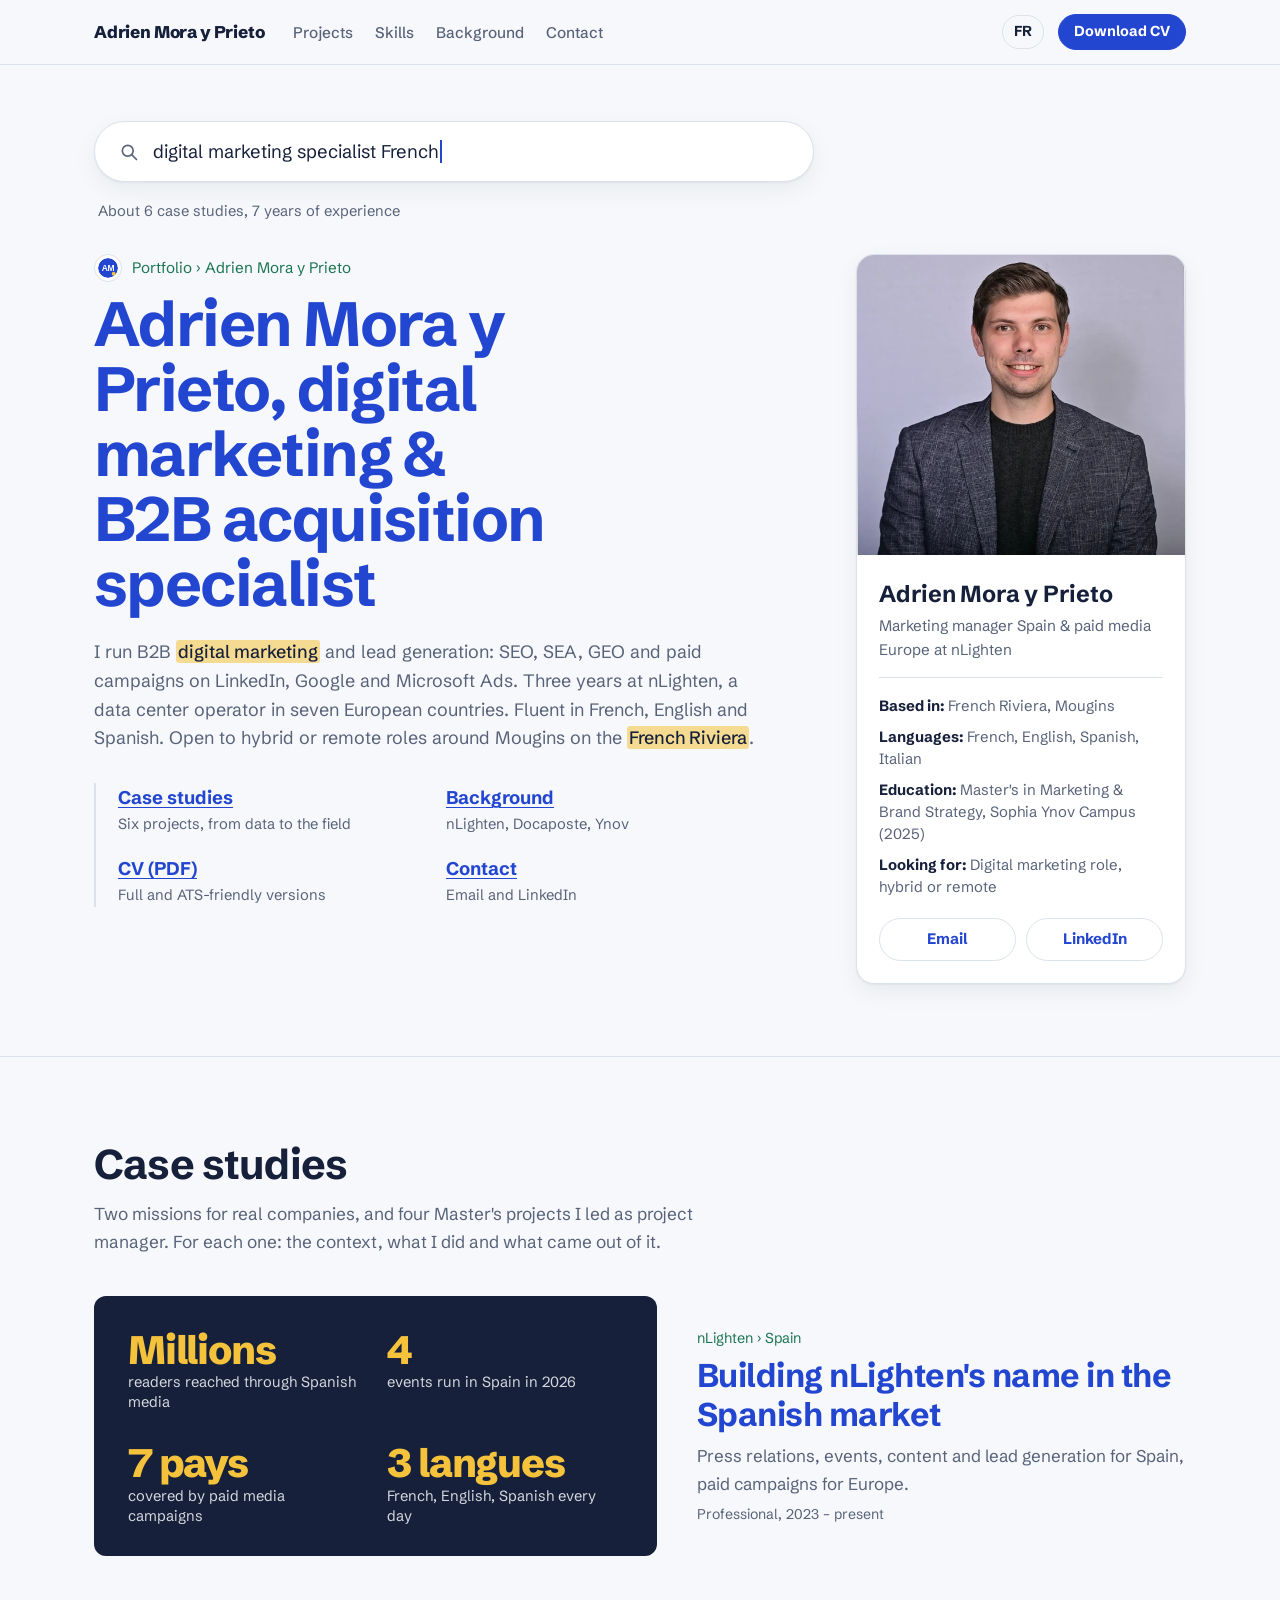
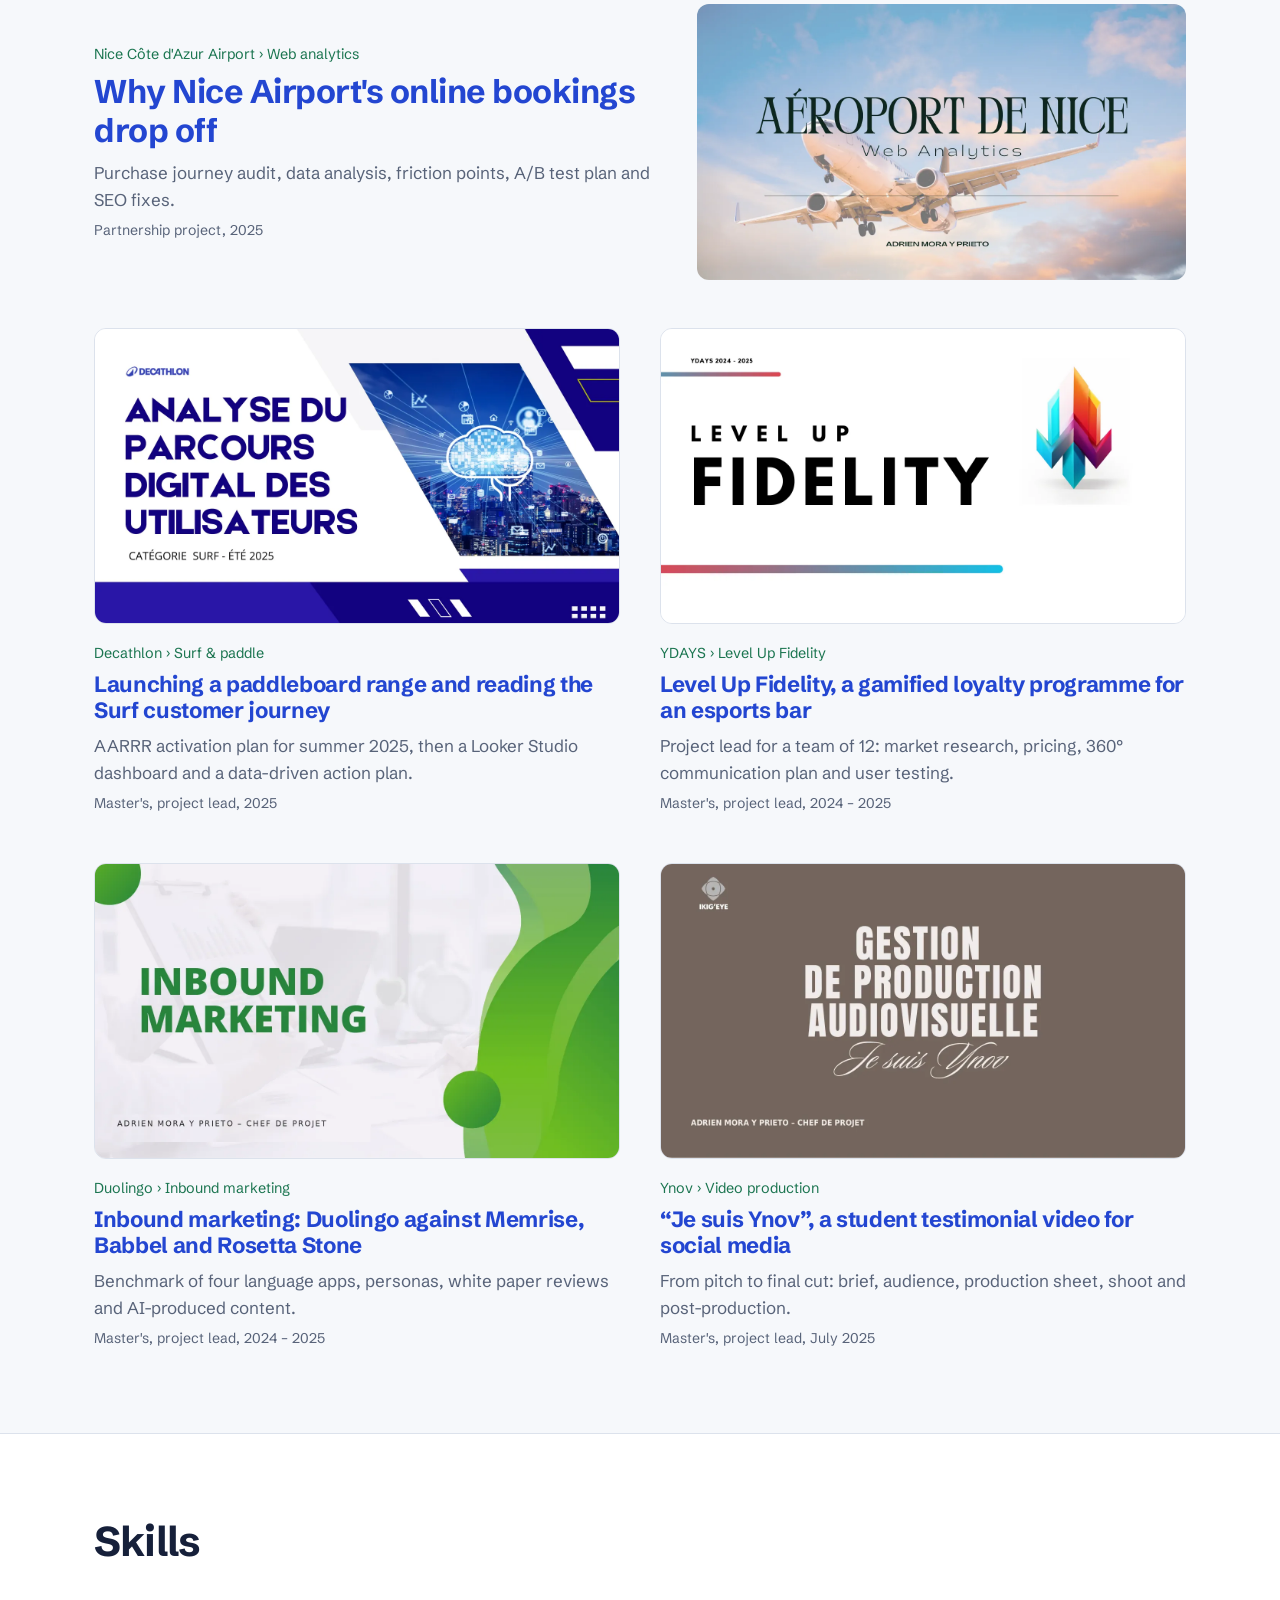
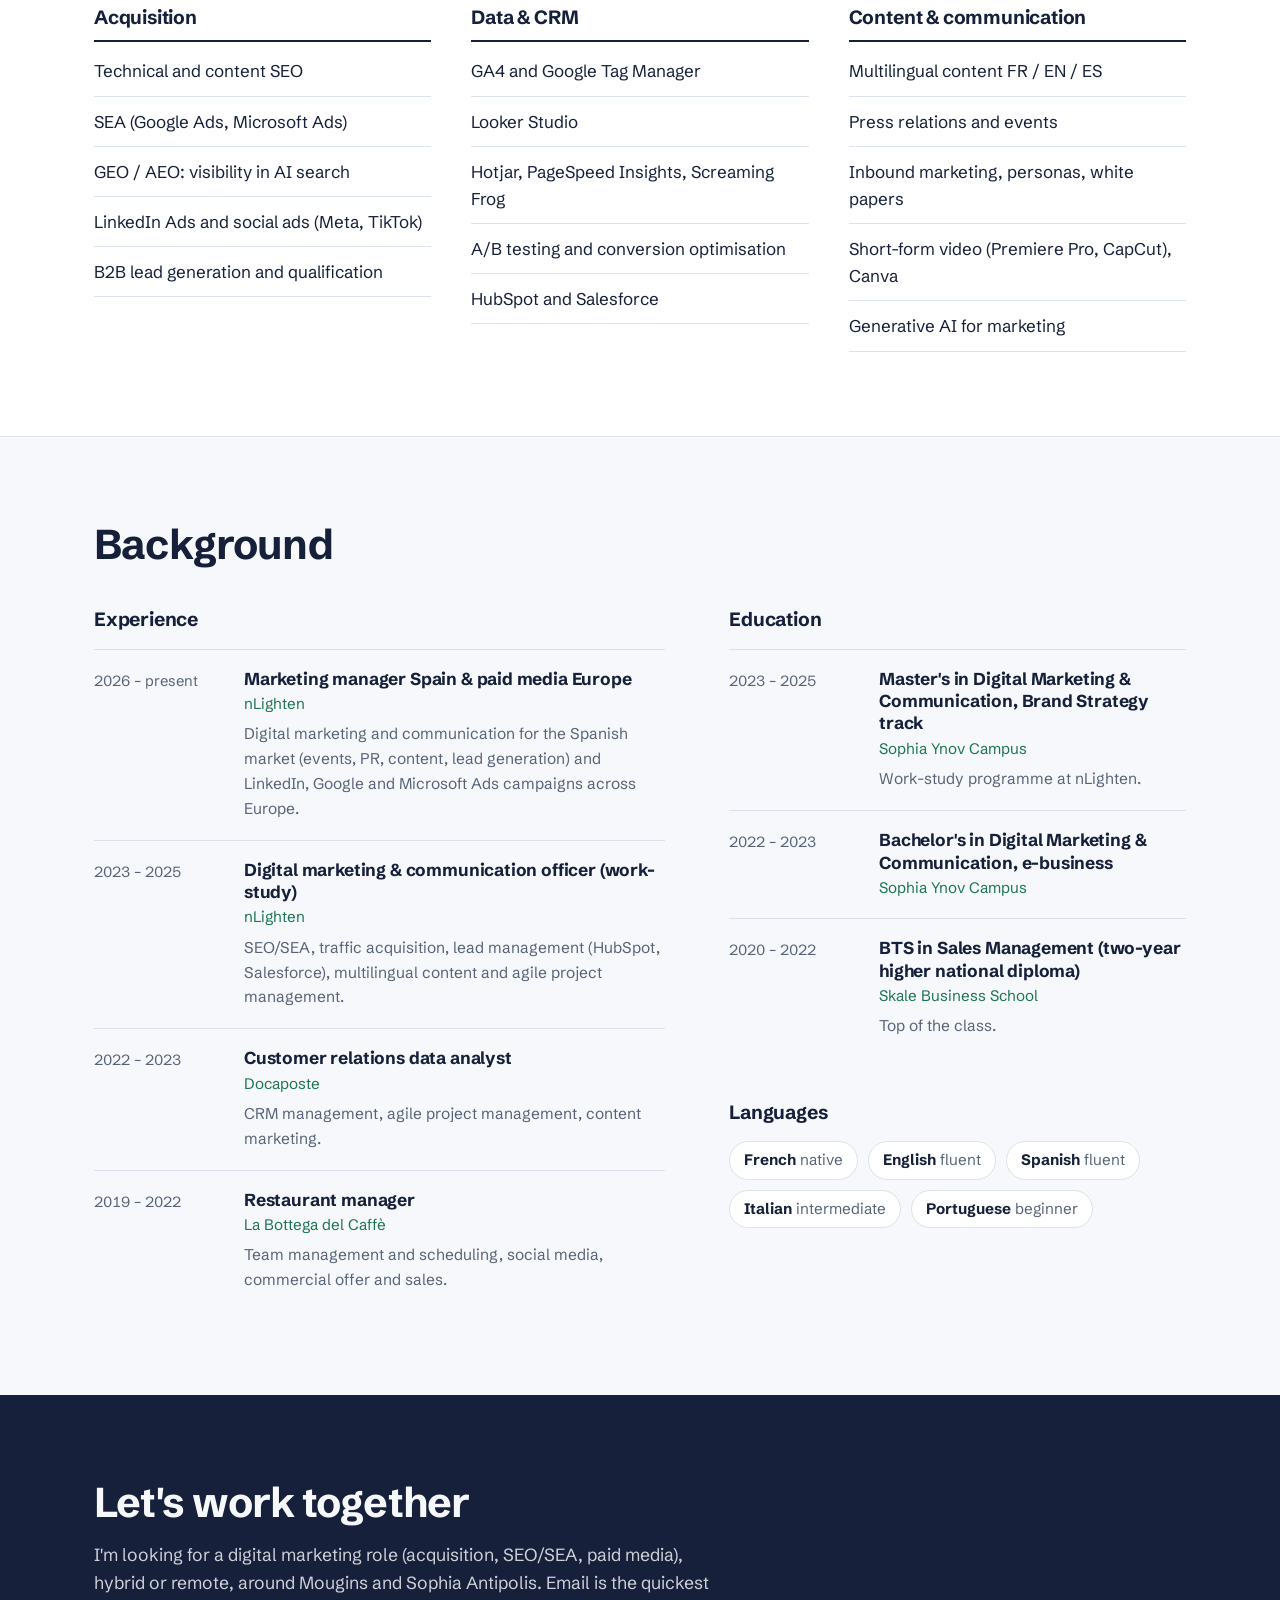
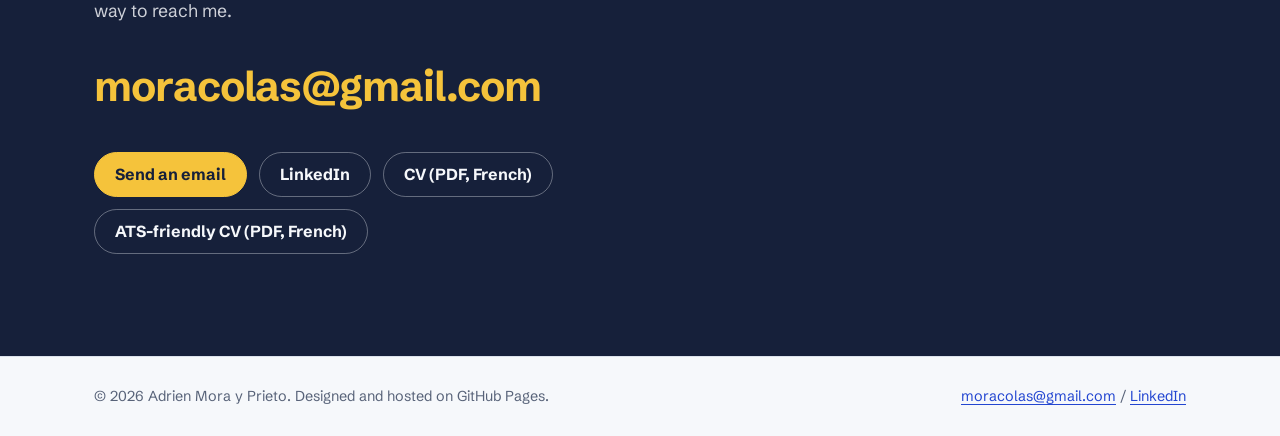
==== commit 0f659563: "Add files via upload" ====
--- a/en/index.html
+++ b/en/index.html
@@ -66,15 +66,15 @@
 <section class="section" id="projects" aria-labelledby="h-proj">
   <div class="wrap">
     <h2 id="h-proj">Case studies</h2>
-    <p class="section-intro">One professional project and five Master's projects, each with the context, my share of the work and what came out of it.</p>
+    <p class="section-intro">Two missions for real companies, and four Master's projects I led as project manager. For each one: the context, what I did and what came out of it.</p>
     <div class="cards">
       <article class="card card-featured">
-  <a class="card-media" href="../en/projects/nlighten.html" tabindex="-1" aria-hidden="true"><div class="snippet"><ul class="stats stats-snippet"><li><span class="stat-n">92 373</span><span class="stat-l">people reached through press coverage</span></li><li><span class="stat-n">24 930 €</span><span class="stat-l">advertising value equivalent (AVE)</span></li><li><span class="stat-n">50 %</span><span class="stat-l">of web leads qualified as MQL</span></li><li><span class="stat-n">2,25 %</span><span class="stat-l">click-through rate on LinkedIn</span></li></ul></div></a>
+  <a class="card-media" href="../en/projects/nlighten.html" tabindex="-1" aria-hidden="true"><div class="snippet"><ul class="stats stats-snippet"><li><span class="stat-n">Millions</span><span class="stat-l">readers reached through Spanish media</span></li><li><span class="stat-n">4</span><span class="stat-l">events run in Spain in 2026</span></li><li><span class="stat-n">7 pays</span><span class="stat-l">covered by paid media campaigns</span></li><li><span class="stat-n">3 langues</span><span class="stat-l">French, English, Spanish every day</span></li></ul></div></a>
   <div class="card-body">
     <p class="crumb">nLighten › Spain</p>
-    <h3 class="card-title"><a href="../en/projects/nlighten.html">Launching a data center brand in the Spanish market</a></h3>
-    <p class="card-desc">Events, PR, content and demand gen for Spain, paid campaigns for Europe. Q2 2026 review.</p>
-    <p class="card-meta">Professional, 2023 – present (Q2 2026 review)</p>
+    <h3 class="card-title"><a href="../en/projects/nlighten.html">Building nLighten&#x27;s name in the Spanish market</a></h3>
+    <p class="card-desc">Press relations, events, content and lead generation for Spain, paid campaigns for Europe.</p>
+    <p class="card-meta">Professional, 2023 – present</p>
   </div>
 </article><article class="card card-featured flip">
   <a class="card-media" href="../en/projects/aeroport-nice.html" tabindex="-1" aria-hidden="true"><img src="../assets/img/nice-1.webp" alt="" loading="lazy" width="1368" height="770"></a>
@@ -82,7 +82,7 @@
     <p class="crumb">Nice Côte d&#x27;Azur Airport › Web analytics</p>
     <h3 class="card-title"><a href="../en/projects/aeroport-nice.html">Why Nice Airport&#x27;s online bookings drop off</a></h3>
     <p class="card-desc">Purchase journey audit, data analysis, friction points, A/B test plan and SEO fixes.</p>
-    <p class="card-meta">Master's, 2025</p>
+    <p class="card-meta">Partnership project, 2025</p>
   </div>
 </article><article class="card">
   <a class="card-media" href="../en/projects/decathlon.html" tabindex="-1" aria-hidden="true"><img src="../assets/img/decathlon-1.webp" alt="" loading="lazy" width="1368" height="770"></a>
@@ -90,7 +90,7 @@
     <p class="crumb">Decathlon › Surf &amp; paddle</p>
     <h3 class="card-title"><a href="../en/projects/decathlon.html">Launching a paddleboard range and reading the Surf customer journey</a></h3>
     <p class="card-desc">AARRR activation plan for summer 2025, then a Looker Studio dashboard and a data-driven action plan.</p>
-    <p class="card-meta">Master's, 2025</p>
+    <p class="card-meta">Master's, project lead, 2025</p>
   </div>
 </article><article class="card">
   <a class="card-media" href="../en/projects/level-up-fidelity.html" tabindex="-1" aria-hidden="true"><img src="../assets/img/levelup-1.webp" alt="" loading="lazy" width="1368" height="770"></a>
@@ -98,7 +98,7 @@
     <p class="crumb">YDAYS › Level Up Fidelity</p>
     <h3 class="card-title"><a href="../en/projects/level-up-fidelity.html">Level Up Fidelity, a gamified loyalty programme for an esports bar</a></h3>
     <p class="card-desc">Project lead for a team of 12: market research, pricing, 360° communication plan and user testing.</p>
-    <p class="card-meta">Master's, 2024 – 2025</p>
+    <p class="card-meta">Master's, project lead, 2024 – 2025</p>
   </div>
 </article><article class="card">
   <a class="card-media" href="../en/projects/duolingo.html" tabindex="-1" aria-hidden="true"><img src="../assets/img/duolingo-1.webp" alt="" loading="lazy" width="1368" height="770"></a>
@@ -106,7 +106,7 @@
     <p class="crumb">Duolingo › Inbound marketing</p>
     <h3 class="card-title"><a href="../en/projects/duolingo.html">Inbound marketing: Duolingo against Memrise, Babbel and Rosetta Stone</a></h3>
     <p class="card-desc">Benchmark of four language apps, personas, white paper reviews and AI-produced content.</p>
-    <p class="card-meta">Master's, 2024 – 2025</p>
+    <p class="card-meta">Master's, project lead, 2024 – 2025</p>
   </div>
 </article><article class="card">
   <a class="card-media" href="../en/projects/je-suis-ynov.html" tabindex="-1" aria-hidden="true"><img src="../assets/img/ynov-1.webp" alt="" loading="lazy" width="1368" height="770"></a>
@@ -114,7 +114,7 @@
     <p class="crumb">Ynov › Video production</p>
     <h3 class="card-title"><a href="../en/projects/je-suis-ynov.html">“Je suis Ynov”, a student testimonial video for social media</a></h3>
     <p class="card-desc">From pitch to final cut: brief, audience, production sheet, shoot and post-production.</p>
-    <p class="card-meta">Master's, July 2025</p>
+    <p class="card-meta">Master's, project lead, July 2025</p>
   </div>
 </article>
     </div>
--- a/assets/css/style.css
+++ b/assets/css/style.css
@@ -174,7 +174,7 @@
 .cards { display: grid; grid-template-columns: repeat(2, minmax(0, 1fr)); gap: 48px 40px; }
 @media (max-width: 760px) { .cards { grid-template-columns: 1fr; gap: 40px; } }
 .card { display: flex; flex-direction: column; gap: 18px; min-width: 0; }
-.card-media { display: block; border-radius: var(--radius-m); overflow: hidden; border: 1px solid var(--line); background: var(--surface); aspect-ratio: 16 / 9; }
+.card-media { display: block; text-decoration: none; color: inherit; border-radius: var(--radius-m); overflow: hidden; border: 1px solid var(--line); background: var(--surface); aspect-ratio: 16 / 9; }
 .card-media img { width: 100%; height: 100%; object-fit: cover; transition: transform .35s ease; }
 .card:hover .card-media img { transform: scale(1.02); }
 @media (prefers-reduced-motion: reduce) { .card-media img { transition: none; } .card:hover .card-media img { transform: none; } }
